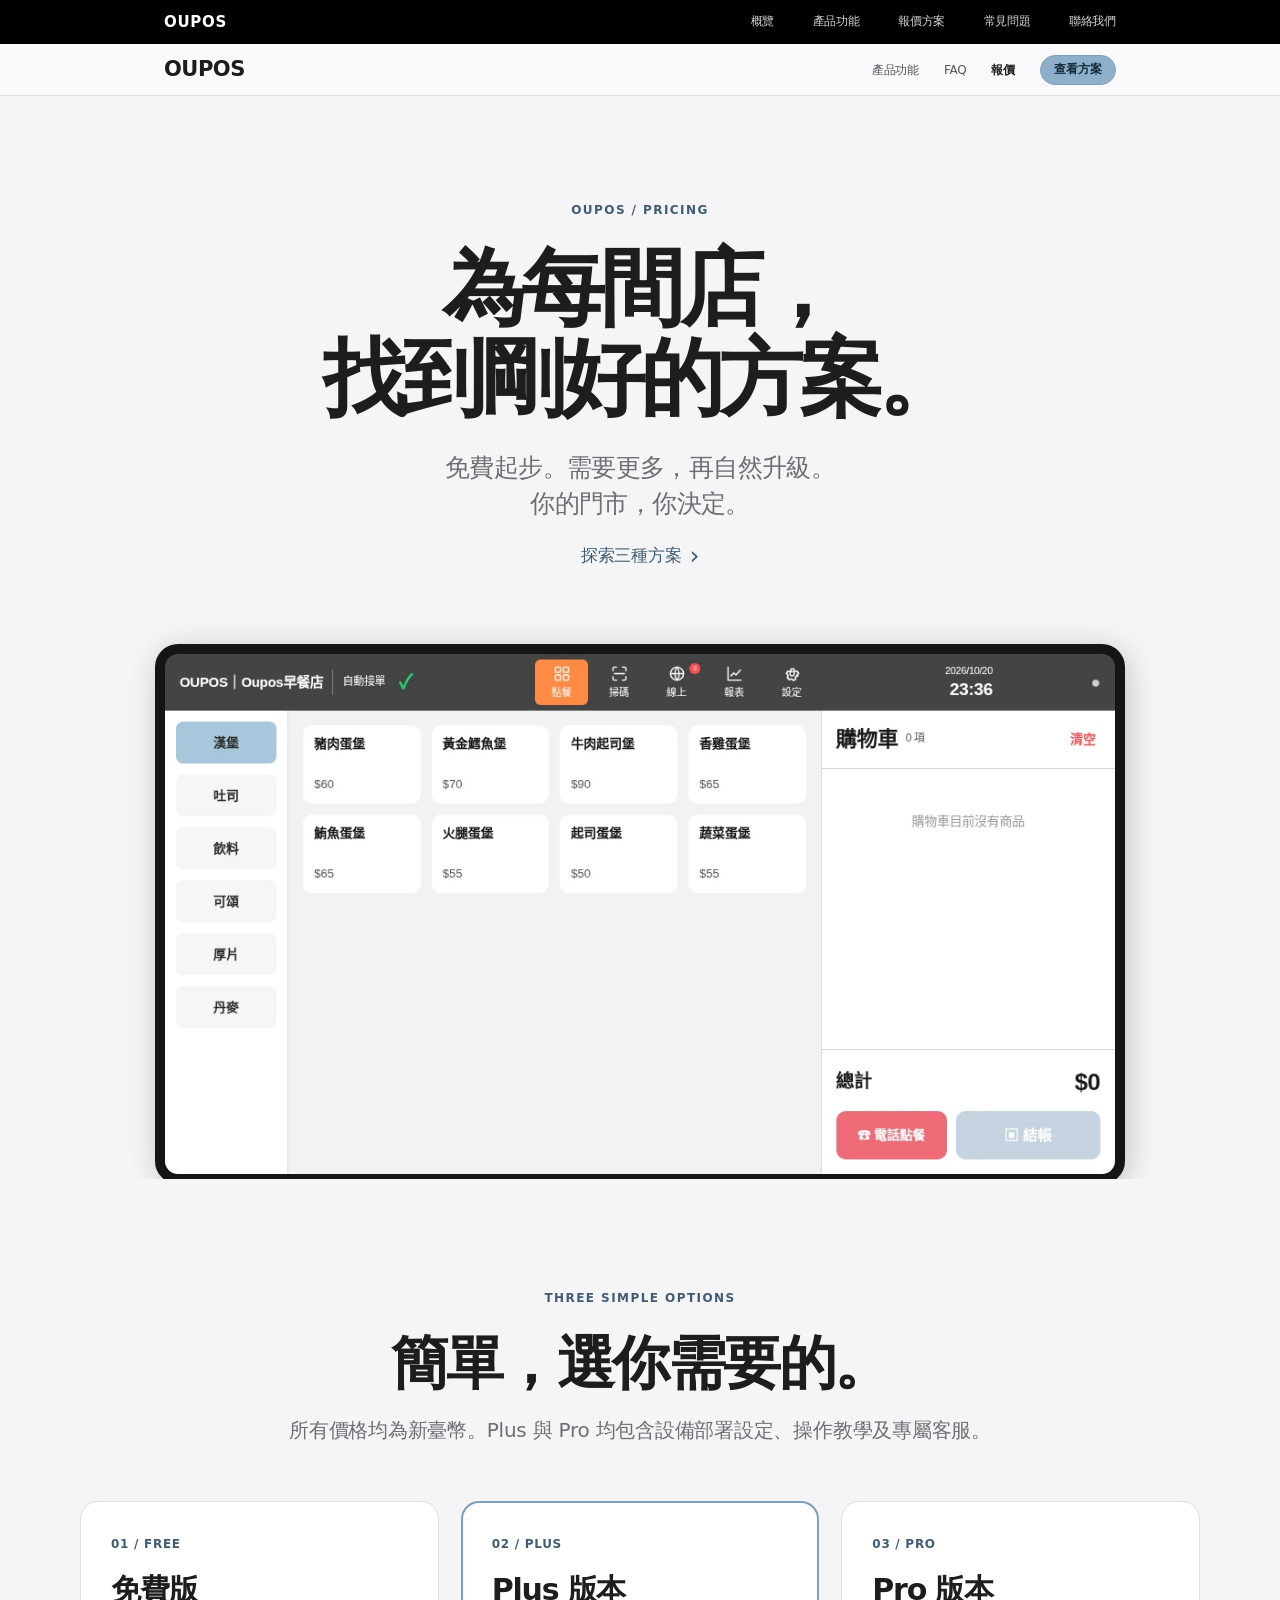
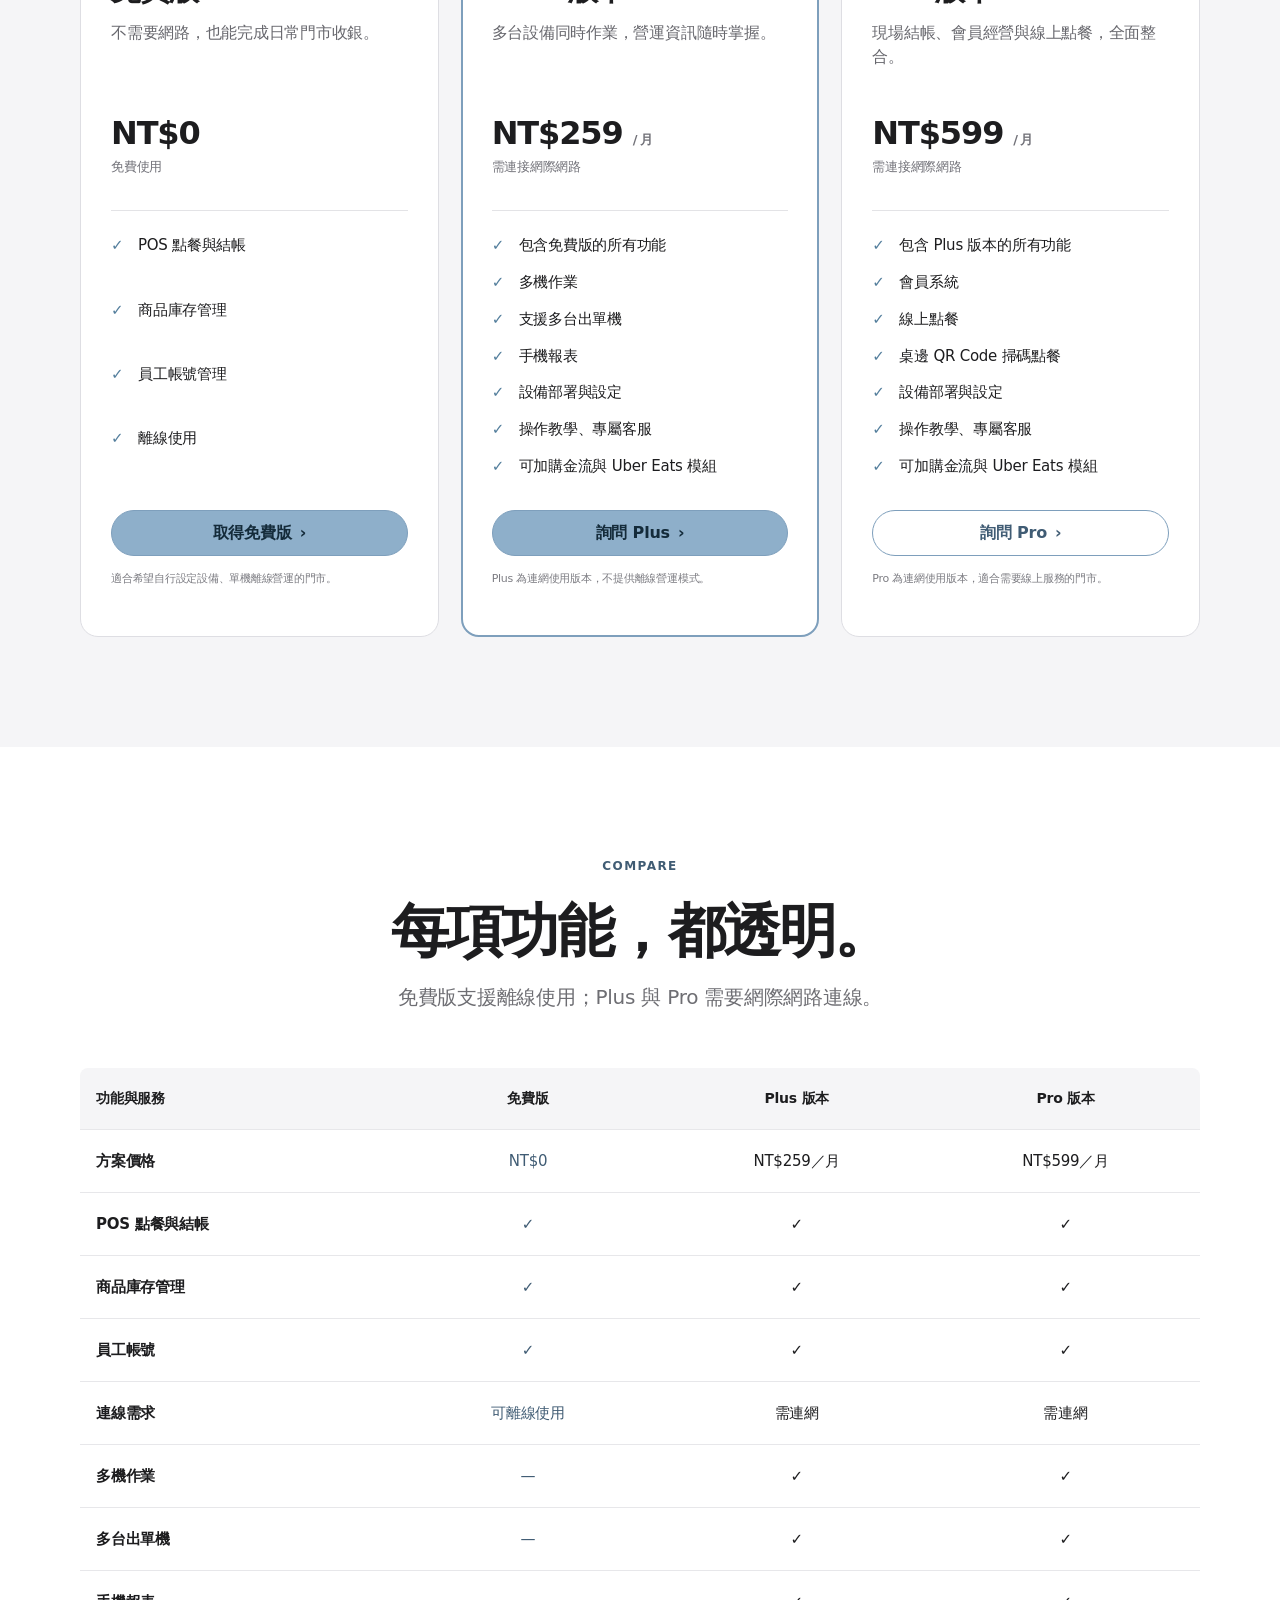
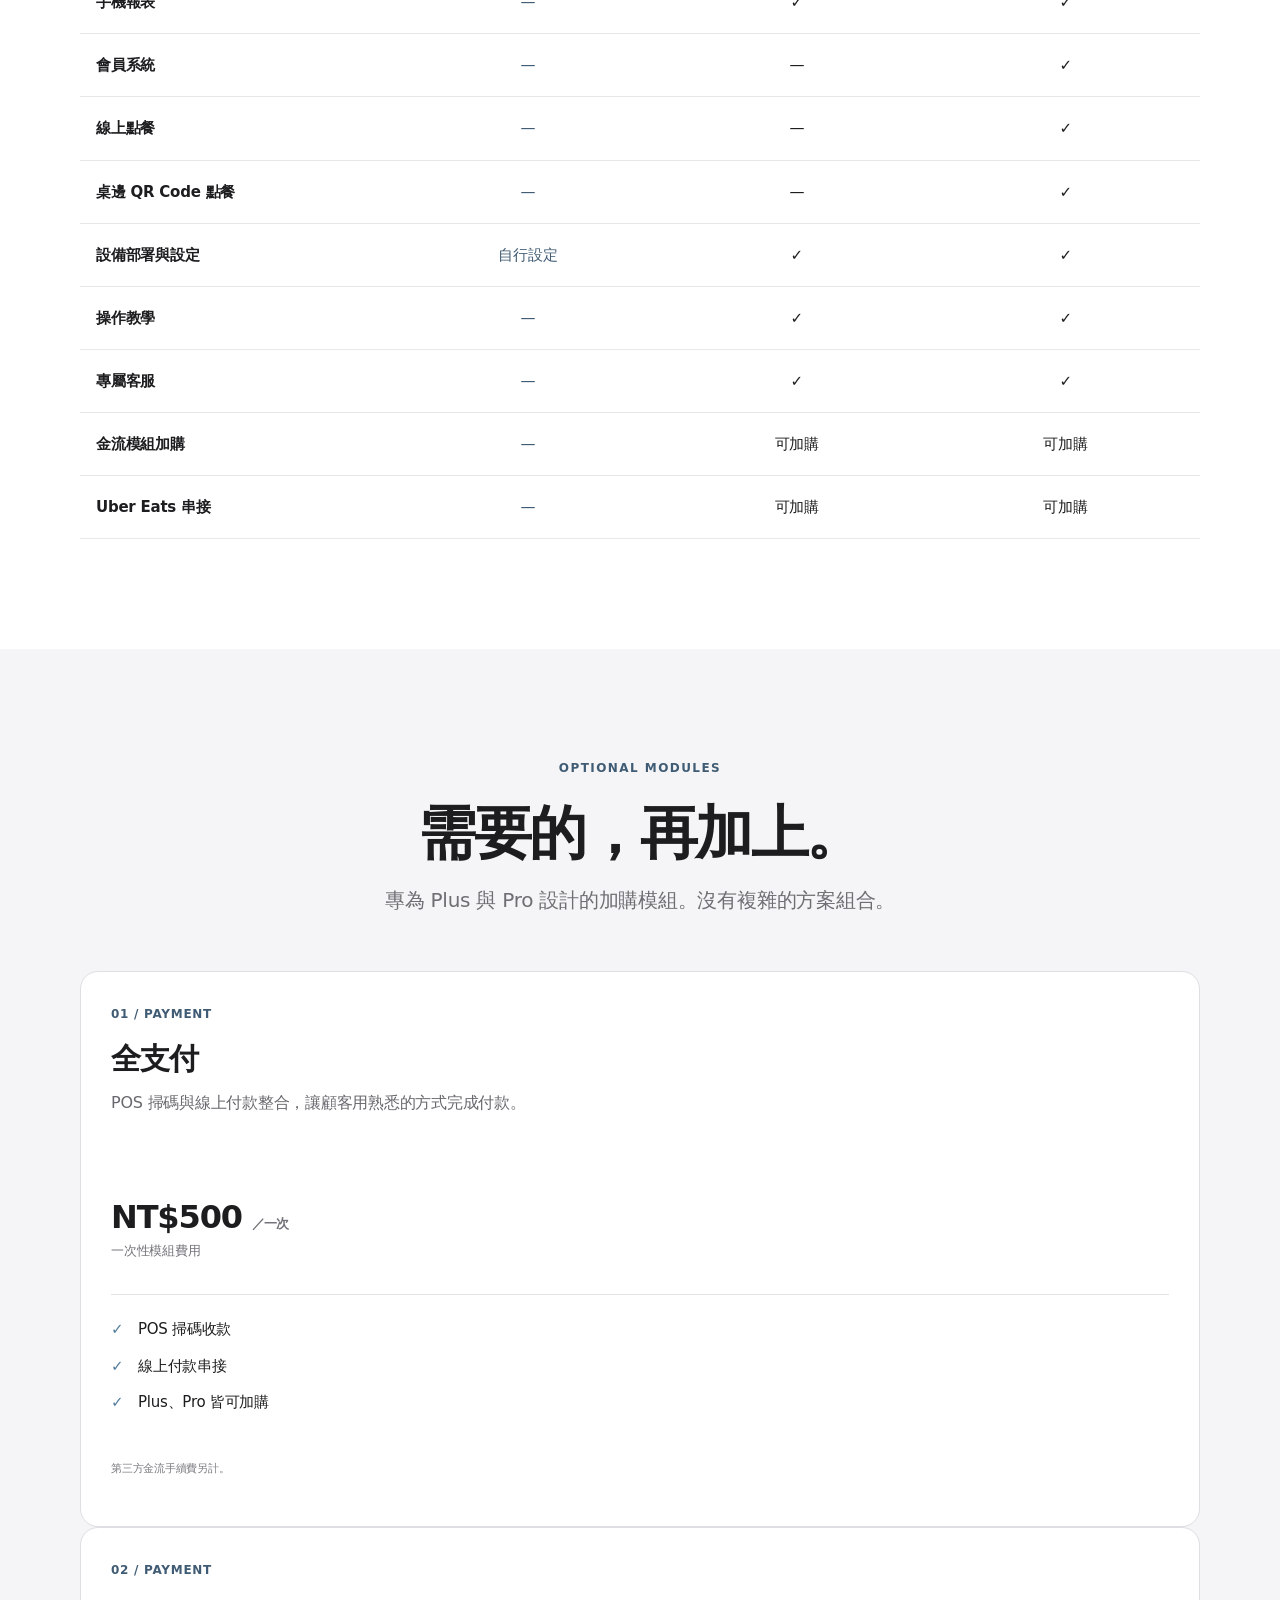
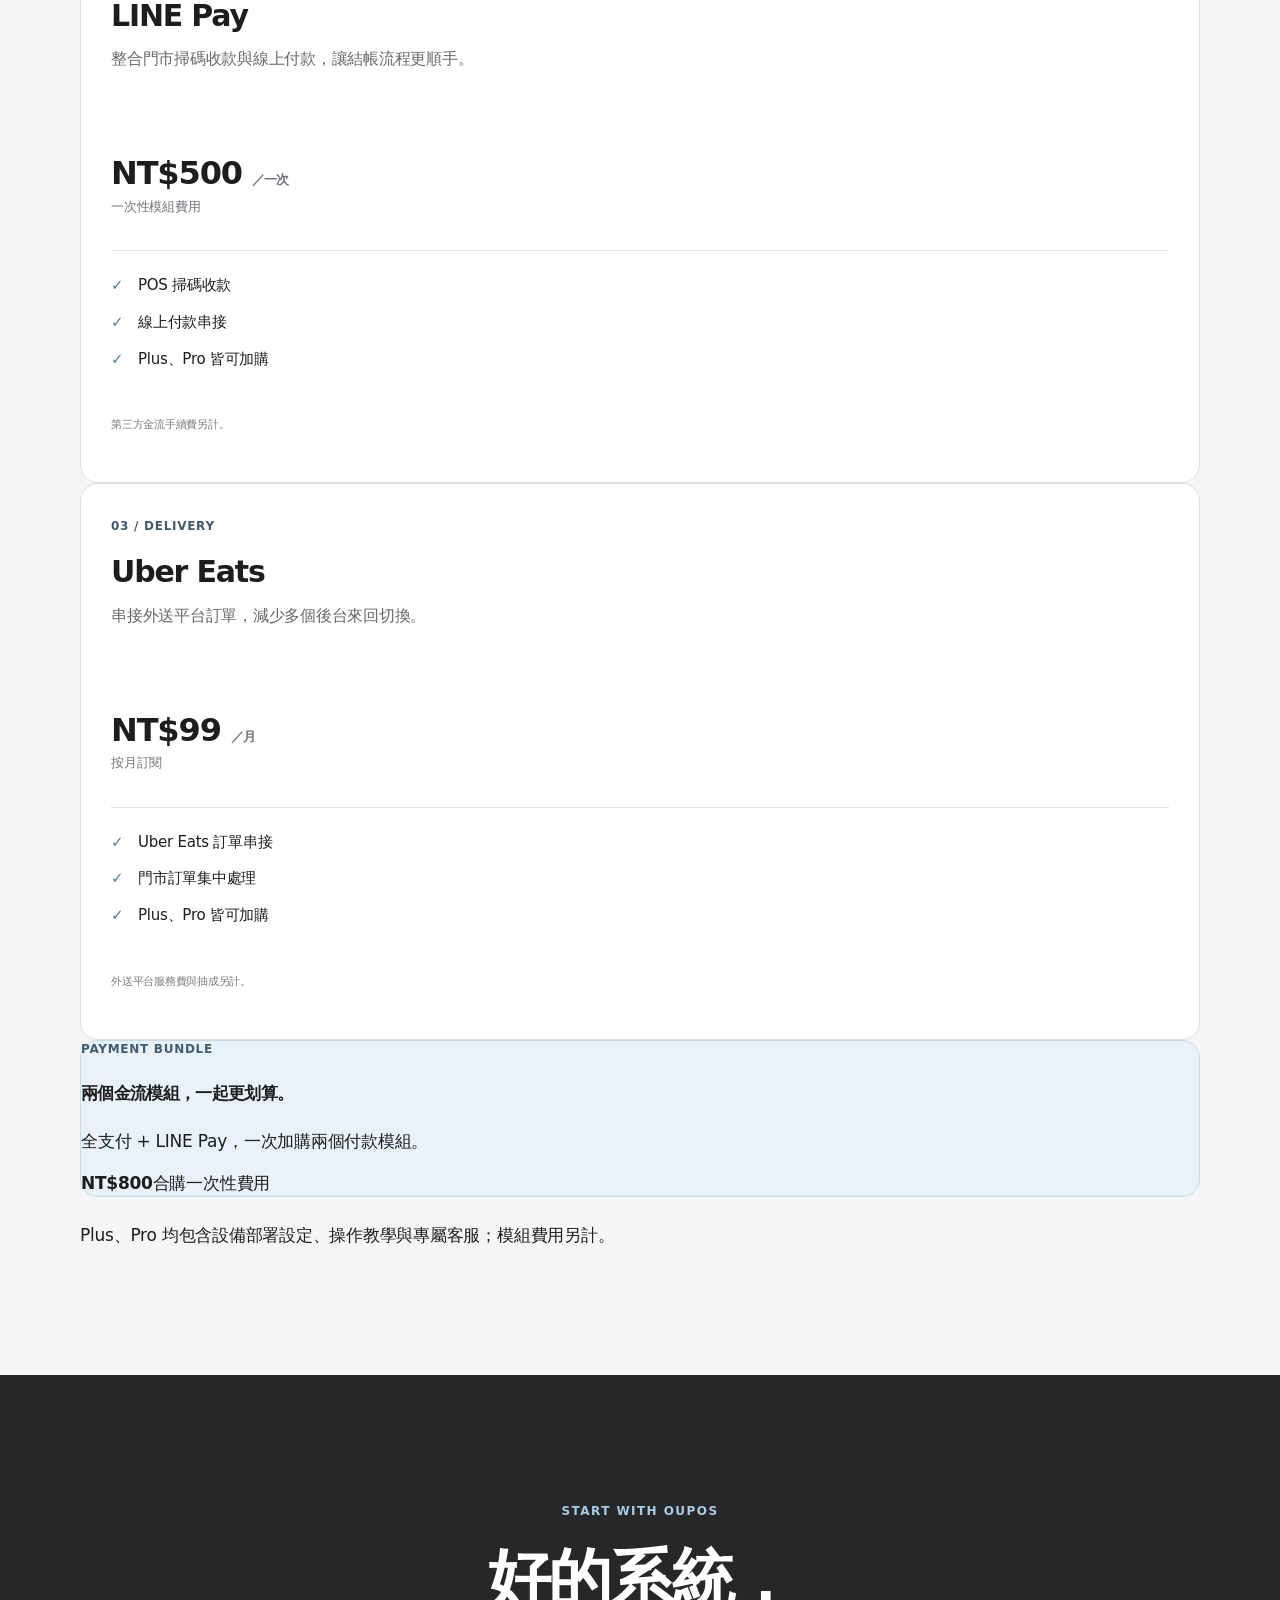
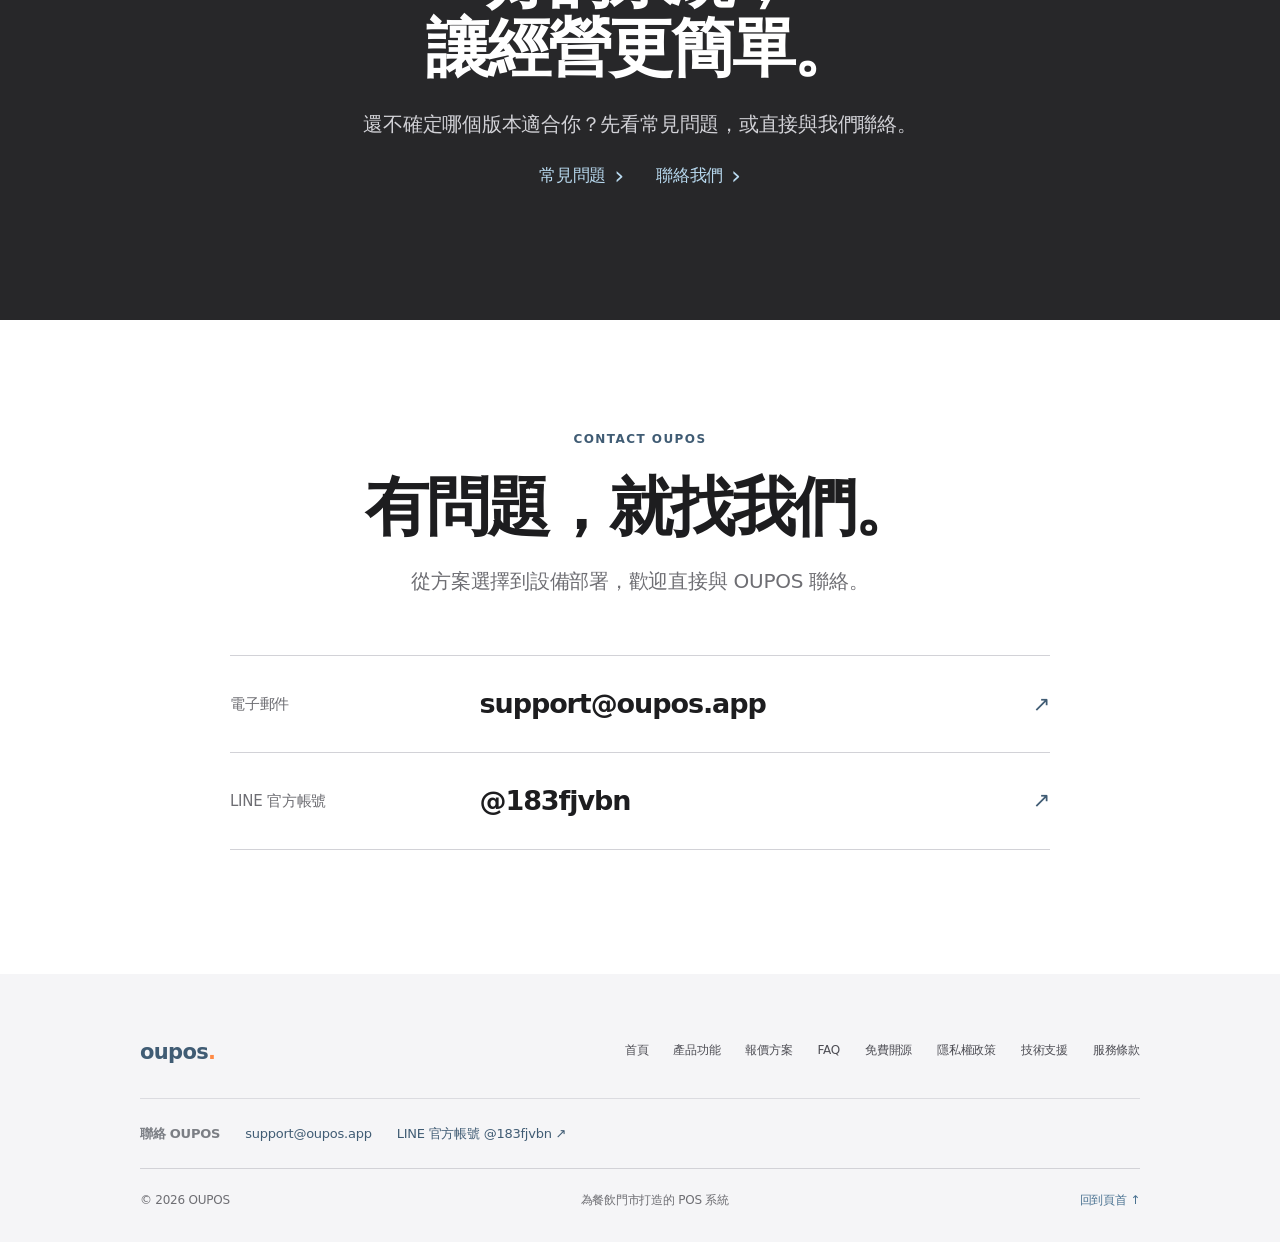
==== pricing/index.html @ a5fa3ea2 "Add files via upload" ====
<!doctype html>
<html lang="zh-Hant">
<head>
  <meta charset="utf-8">
  <meta name="viewport" content="width=device-width, initial-scale=1">
  <meta name="theme-color" content="#f5f5f7">
  <meta name="description" content="OUPOS POS 系統報價：免費版 NT$0、Plus NT$259／月、Pro NT$599／月。比較離線使用、多機、出單機、手機報表、會員與線上點餐；另有 LINE Pay、全支付及 Uber Eats 加購模組。">
  <meta name="robots" content="index,follow,max-image-preview:large">
  <link rel="canonical" href="https://oupos.app/pricing">
  <link rel="alternate" hreflang="zh-Hant-TW" href="https://oupos.app/pricing">
  <meta property="og:type" content="website">
  <meta property="og:site_name" content="OUPOS">
  <meta property="og:locale" content="zh_TW">
  <meta property="og:title" content="OUPOS 報價方案｜免費版、Plus、Pro">
  <meta property="og:description" content="OUPOS POS 系統報價：免費版 NT$0、Plus NT$259／月、Pro NT$599／月。比較離線使用、多機、出單機、手機報表、會員與線上點餐；另有 LINE Pay、全支付及 Uber Eats 加購模組。">
  <meta property="og:url" content="https://oupos.app/pricing">
  <meta property="og:image" content="https://oupos.app/assets/og-oupos.png">
  <meta name="twitter:card" content="summary_large_image">
  <meta name="twitter:title" content="OUPOS 報價方案｜免費版、Plus、Pro">
  <meta name="twitter:description" content="OUPOS POS 系統報價：免費版 NT$0、Plus NT$259／月、Pro NT$599／月。比較離線使用、多機、出單機、手機報表、會員與線上點餐；另有 LINE Pay、全支付及 Uber Eats 加購模組。">
  <meta name="twitter:image" content="https://oupos.app/assets/og-oupos.png">
  <title>OUPOS 報價方案｜免費版、Plus、Pro</title>
  <link rel="icon" href="../assets/favicon.svg" type="image/svg+xml">
  <link rel="stylesheet" href="../styles.css?v=20261021c">
  <link rel="stylesheet" href="../pages.css?v=20261021c">
  <script type="application/ld+json">{"@context":"https://schema.org","@graph":[{"@type":"WebPage","@id":"https://oupos.app/pricing#webpage","url":"https://oupos.app/pricing","name":"OUPOS 報價方案｜免費版、Plus、Pro","description":"OUPOS POS 系統報價：免費版 NT$0、Plus NT$259／月、Pro NT$599／月。比較離線使用、多機、出單機、手機報表、會員與線上點餐；另有 LINE Pay、全支付及 Uber Eats 加購模組。","inLanguage":"zh-Hant-TW","isPartOf":{"@id":"https://oupos.app/#website"},"publisher":{"@id":"https://oupos.app/#organization"}},{"@type":"BreadcrumbList","itemListElement":[{"@type":"ListItem","position":1,"name":"首頁","item":"https://oupos.app/"},{"@type":"ListItem","position":2,"name":"報價方案","item":"https://oupos.app/pricing"}]}]}</script>
<link rel="stylesheet" href="../apple-ui.css?v=20261021-apple4">
</head>
<body class="apple-redesign apple-pricing-page"><a class="skip-link" href="#main">跳至主要內容</a><div class="global-nav" id="global-top"><div class="global-nav-inner">
<a class="global-mark" href="../" aria-label="OUPOS 首頁">OUPOS</a>
<nav class="global-nav-links" aria-label="全站導覽"><a href="../">概覽</a><a href="../#features">產品功能</a><a href="../pricing/">報價方案</a><a href="../faq/">常見問題</a><a href="mailto:support@oupos.app">聯絡我們</a></nav>
<details class="global-mobile"><summary aria-label="展開網站選單"><span></span><span></span></summary><nav aria-label="行動版網站選單"><a href="../">概覽</a><a href="../#features">產品功能</a><a href="../pricing/">報價方案</a><a href="../faq/">常見問題</a><a href="mailto:support@oupos.app">聯絡我們</a></nav></details>
</div></div><header class="product-nav" id="top"><div class="product-nav-inner"><a class="product-nav-name" href="../">OUPOS</a><nav class="product-nav-right" aria-label="OUPOS 導覽"><a href="../#features" class="product-nav-link">產品功能</a><a href="../faq/" class="product-nav-link" >FAQ</a><a href="../pricing/" class="product-nav-link" aria-current="page">報價</a><a href="../pricing/" class="pill pill-small">查看方案</a></nav></div></header>
<main id="main"><section class="apple-hero apple-hero-pricing"><div class="apple-content apple-hero-center"><p class="apple-eyebrow">OUPOS / PRICING</p><h1>為每間店，<br>找到剛好的方案。</h1><p class="apple-hero-lead">免費起步。需要更多，再自然升級。<br>你的門市，你決定。</p><a href="#pricing" class="apple-inline-link">探索三種方案 <span aria-hidden="true">›</span></a>
<div class="apple-hero-device"><div class="apple-device"><img src="../assets/tour-01.webp" width="1040" height="570" alt="OUPOS POS 結帳系統：商品分類與點餐介面" fetchpriority="high"></div></div></div></section>
<section class="apple-plans" id="pricing" aria-labelledby="pricing-title"><div class="apple-content"><div class="apple-section-heading"><p class="apple-eyebrow">THREE SIMPLE OPTIONS</p><h2 id="pricing-title">簡單，選你需要的。</h2><p>所有價格均為新臺幣。Plus 與 Pro 均包含設備部署設定、操作教學及專屬客服。</p></div>
<div class="pricing-grid">
<article aria-labelledby="plan-free-title" class="plan-card reveal" id="plan-free">
<div class="plan-top"><span class="plan-kicker">01 / FREE</span><h3 id="plan-free-title">免費版</h3><p>不需要網路，也能完成日常門市收銀。</p></div>
<div class="plan-price"><strong>NT$0</strong><span>免費使用</span></div><div class="plan-divider"></div>
<ul><li>POS 點餐與結帳</li><li>商品庫存管理</li><li>員工帳號管理</li><li>離線使用</li></ul>
<a class="pill plan-cta" href="../#download">取得免費版 <span aria-hidden="true">›</span></a>
<small>適合希望自行設定設備、單機離線營運的門市。</small>
</article>
<article aria-labelledby="plan-plus-title" class="plan-card plan-featured reveal" id="plan-plus">
<div class="plan-top"><span class="plan-kicker">02 / PLUS</span><h3 id="plan-plus-title">Plus 版本</h3><p>多台設備同時作業，營運資訊隨時掌握。</p></div>
<div class="plan-price"><strong>NT$259 <span class="price-period">/ 月</span></strong><span>需連接網際網路</span></div><div class="plan-divider"></div>
<ul><li>包含免費版的所有功能</li><li>多機作業</li><li>支援多台出單機</li><li>手機報表</li><li>設備部署與設定</li><li>操作教學、專屬客服</li><li>可加購金流與 Uber Eats 模組</li></ul>
<a class="pill plan-cta" href="#contact">詢問 Plus <span aria-hidden="true">›</span></a>
<small>Plus 為連網使用版本，不提供離線營運模式。</small>
</article>
<article aria-labelledby="plan-pro-title" class="plan-card reveal" id="plan-pro">
<div class="plan-top"><span class="plan-kicker">03 / PRO</span><h3 id="plan-pro-title">Pro 版本</h3><p>現場結帳、會員經營與線上點餐，全面整合。</p></div>
<div class="plan-price"><strong>NT$599 <span class="price-period">/ 月</span></strong><span>需連接網際網路</span></div><div class="plan-divider"></div>
<ul><li>包含 Plus 版本的所有功能</li><li>會員系統</li><li>線上點餐</li><li>桌邊 QR Code 掃碼點餐</li><li>設備部署與設定</li><li>操作教學、專屬客服</li><li>可加購金流與 Uber Eats 模組</li></ul>
<a class="pill pill-outline plan-cta" href="#contact">詢問 Pro <span aria-hidden="true">›</span></a>
<small>Pro 為連網使用版本，適合需要線上服務的門市。</small>
</article>
</div>
</div></section>
<section class="apple-comparison" id="compare" aria-labelledby="compare-title"><div class="apple-content"><div class="apple-section-heading"><p class="apple-eyebrow">COMPARE</p><h2 id="compare-title">每項功能，都透明。</h2><p>免費版支援離線使用；Plus 與 Pro 需要網際網路連線。</p></div><div class="comparison"><div class="comparison-head"><h3>功能差異，一看就懂。</h3><p>價格均為新臺幣；Plus、Pro 按月計費。加購模組另計。</p></div>
<div class="table-scroll"><table class="comparison-table"><thead><tr><th scope="col">功能與服務</th><th scope="col">免費版</th><th scope="col">Plus 版本</th><th scope="col">Pro 版本</th></tr></thead><tbody>
<tr><th scope="row">方案價格</th><td>NT$0</td><td>NT$259／月</td><td>NT$599／月</td></tr>
<tr><th scope="row">POS 點餐與結帳</th><td>✓</td><td>✓</td><td>✓</td></tr>
<tr><th scope="row">商品庫存管理</th><td>✓</td><td>✓</td><td>✓</td></tr>
<tr><th scope="row">員工帳號</th><td>✓</td><td>✓</td><td>✓</td></tr>
<tr><th scope="row">連線需求</th><td>可離線使用</td><td>需連網</td><td>需連網</td></tr>
<tr><th scope="row">多機作業</th><td>—</td><td>✓</td><td>✓</td></tr>
<tr><th scope="row">多台出單機</th><td>—</td><td>✓</td><td>✓</td></tr>
<tr><th scope="row">手機報表</th><td>—</td><td>✓</td><td>✓</td></tr>
<tr><th scope="row">會員系統</th><td>—</td><td>—</td><td>✓</td></tr>
<tr><th scope="row">線上點餐</th><td>—</td><td>—</td><td>✓</td></tr>
<tr><th scope="row">桌邊 QR Code 點餐</th><td>—</td><td>—</td><td>✓</td></tr>
<tr><th scope="row">設備部署與設定</th><td>自行設定</td><td>✓</td><td>✓</td></tr>
<tr><th scope="row">操作教學</th><td>—</td><td>✓</td><td>✓</td></tr>
<tr><th scope="row">專屬客服</th><td>—</td><td>✓</td><td>✓</td></tr>
<tr><th scope="row">金流模組加購</th><td>—</td><td>可加購</td><td>可加購</td></tr>
<tr><th scope="row">Uber Eats 串接</th><td>—</td><td>可加購</td><td>可加購</td></tr>
</tbody></table></div></div></div></section>
<section class="apple-addon-section" id="modules" aria-labelledby="modules-title"><div class="apple-content"><div class="apple-section-heading"><p class="apple-eyebrow">OPTIONAL MODULES</p><h2 id="modules-title">需要的，再加上。</h2><p>專為 Plus 與 Pro 設計的加購模組。沒有複雜的方案組合。</p></div><div aria-labelledby="addons-title" class="addons" id="addons">
<div class="section-head reveal addons-heading">
<p class="eyebrow">OPTIONAL MODULES</p>
<h3 id="addons-title">加購，剛剛好。</h3>
<p>為 Plus 與 Pro 加上更多能力。依照門市需求選擇，費用一目了然。</p>
</div>
<div class="addon-grid">
<article aria-labelledby="addon-pxpay-title" class="plan-card addon-plan reveal" id="addon-pxpay">
<div class="plan-top"><span class="plan-kicker">01 / PAYMENT</span>
<h3 id="addon-pxpay-title">全支付</h3>
<p>POS 掃碼與線上付款整合，讓顧客用熟悉的方式完成付款。</p>
</div>
<div class="plan-price"><strong>NT$500 <span class="price-period">／一次</span></strong><span>一次性模組費用</span></div>
<div class="plan-divider"></div>
<ul><li>POS 掃碼收款</li><li>線上付款串接</li><li>Plus、Pro 皆可加購</li></ul>
<small>第三方金流手續費另計。</small>
</article>
<article aria-labelledby="addon-linepay-title" class="plan-card addon-plan reveal" id="addon-linepay">
<div class="plan-top"><span class="plan-kicker">02 / PAYMENT</span>
<h3 id="addon-linepay-title">LINE Pay</h3>
<p>整合門市掃碼收款與線上付款，讓結帳流程更順手。</p>
</div>
<div class="plan-price"><strong>NT$500 <span class="price-period">／一次</span></strong><span>一次性模組費用</span></div>
<div class="plan-divider"></div>
<ul><li>POS 掃碼收款</li><li>線上付款串接</li><li>Plus、Pro 皆可加購</li></ul>
<small>第三方金流手續費另計。</small>
</article>
<article aria-labelledby="addon-ubereats-title" class="plan-card addon-plan reveal" id="addon-ubereats">
<div class="plan-top"><span class="plan-kicker">03 / DELIVERY</span>
<h3 id="addon-ubereats-title">Uber Eats</h3>
<p>串接外送平台訂單，減少多個後台來回切換。</p>
</div>
<div class="plan-price"><strong>NT$99 <span class="price-period">／月</span></strong><span>按月訂閱</span></div>
<div class="plan-divider"></div>
<ul><li>Uber Eats 訂單串接</li><li>門市訂單集中處理</li><li>Plus、Pro 皆可加購</li></ul>
<small>外送平台服務費與抽成另計。</small>
</article>
</div>
<div class="addon-bundle-bar reveal" id="addon-payments">
<div class="addon-bundle-copy"><span class="plan-kicker">PAYMENT BUNDLE</span><h4>兩個金流模組，一起更划算。</h4><p>全支付 + LINE Pay，一次加購兩個付款模組。</p></div>
<div class="addon-bundle-price"><strong>NT$800</strong><span>合購一次性費用</span></div>
</div>
<p class="addon-bottom-note">Plus、Pro 均包含設備部署設定、操作教學與專屬客服；模組費用另計。</p>
</div></div></section>
<section class="apple-dark-cta"><div class="apple-content"><p class="apple-eyebrow">START WITH OUPOS</p><h2>好的系統，<br>讓經營更簡單。</h2><p>還不確定哪個版本適合你？先看常見問題，或直接與我們聯絡。</p><div class="apple-actions"><a href="../faq/" class="apple-inline-link">常見問題 <span aria-hidden="true">›</span></a><a href="#contact" class="apple-inline-link">聯絡我們 <span aria-hidden="true">›</span></a></div></div></section>
<section class="apple-contact" id="contact" aria-labelledby="apple-contact-title"><div class="apple-content">
<p class="apple-eyebrow">CONTACT OUPOS</p><h2 id="apple-contact-title">有問題，就找我們。</h2>
<p class="apple-contact-lead">從方案選擇到設備部署，歡迎直接與 OUPOS 聯絡。</p>
<div class="apple-contact-methods">
<a href="mailto:support@oupos.app" class="apple-contact-method"><span class="apple-contact-label">電子郵件</span><strong>support@oupos.app</strong><span class="apple-arrow" aria-hidden="true">↗</span></a>
<a href="https://line.me/R/ti/p/%40183fjvbn" target="_blank" rel="noopener noreferrer" class="apple-contact-method"><span class="apple-contact-label">LINE 官方帳號</span><strong>@183fjvbn</strong><span class="apple-arrow" aria-hidden="true">↗</span></a>
</div></div></section></main><footer class="site-footer"><div class="footer-inner"><div class="footer-top"><a class="footer-logo" href="../">oupos<span>.</span></a><nav aria-label="頁尾導覽" class="footer-nav"><a href="../">首頁</a><a href="../#features">產品功能</a><a href="../pricing/">報價方案</a><a href="../faq/">FAQ</a><a href="../#opensource">免費開源</a><a href="../oupos-privacy/">隱私權政策</a><a href="../oupos-support/">技術支援</a><a href="../terms/">服務條款</a></nav></div><div class="footer-contact"><span>聯絡 OUPOS</span><a href="mailto:support@oupos.app">support@oupos.app</a><a href="https://line.me/R/ti/p/%40183fjvbn" rel="noopener noreferrer" target="_blank">LINE 官方帳號 @183fjvbn ↗</a></div><div class="footer-bottom"><span>© 2026 OUPOS</span><span>為餐飲門市打造的 POS 系統</span><a href="#top">回到頁首 ↑</a></div></div></footer></body></html>
---- styles.css ----
/* OUPOS — Apple-style product storytelling with original OUPOS brand palette.
   Layout/typography based on DESIGN-apple.md; OUPOS brand tokens override Apple's accent. */
:root{--blue:#8eafca;--blue-strong:#7e9fbc;--orange:#ff8a45;--blue-deep:#405c74;--ink:#1d1d1f;--muted:#6e6e73;--paper:#f5f5f7;--white:#fff;--dark:#272729;--hair:#e0e0e0;--nav-height:44px;--subnav-height:52px;--content-width:1440px;--font:-apple-system,BlinkMacSystemFont,"SF Pro Text","PingFang TC","Noto Sans TC","Microsoft JhengHei",system-ui,sans-serif}
*,*:before,*:after{box-sizing:border-box}
html{scroll-behavior:smooth;scroll-padding-top:100px}
body{margin:0;min-width:272px;overflow-x:clip;background:var(--white);font-family:var(--font);font-size:17px;font-weight:400;line-height:1.47;letter-spacing:-.3px;color:var(--ink)}
button,input{font:inherit}button{cursor:pointer}a{text-decoration:none;color:inherit}svg{display:block}h1,h2,h3,p{margin-top:0}h1,h2,h3{font-family:-apple-system,BlinkMacSystemFont,"SF Pro Display","PingFang TC",system-ui,sans-serif;font-weight:600}button:focus-visible,a:focus-visible,summary:focus-visible{outline:3px solid var(--orange);outline-offset:4px}.icon-sprite{position:absolute;width:0;height:0;overflow:hidden}.icon{width:20px;height:20px;stroke:currentColor;fill:none;stroke-width:1.8;stroke-linecap:round;stroke-linejoin:round;flex-shrink:0}.skip-link{position:absolute;top:-100px;left:12px;z-index:1000;padding:12px;background:var(--ink);color:white}.skip-link:focus{top:14px}.section-tile{width:100%;border-radius:0;padding:80px 24px}.eyebrow{font-size:14px;line-height:1.4;font-weight:600;letter-spacing:-.1px}.pill{display:inline-flex;align-items:center;justify-content:center;gap:8px;min-height:44px;padding:11px 22px;border:1px solid var(--blue-strong);border-radius:9999px;background:var(--blue-strong);color:#fff;white-space:nowrap;font-size:17px;line-height:1.2;font-weight:400;letter-spacing:-.2px;transition:transform .18s ease,background-color .18s ease,border-color .18s ease}.pill .icon{width:17px;height:17px}.pill:active,.story-controls button:active,.showcase-option:active{transform:scale(.95)}.pill:hover{background:#658ba9;border-color:#658ba9}.pill-small{font-size:12px;min-height:30px;padding:5px 12px;letter-spacing:0}.pill-outline{background:transparent;color:var(--blue-deep);border-color:var(--blue-strong)}.pill-outline:hover{background:rgba(142,175,202,.11);color:var(--blue-deep)}.pill-light{background:#fff;color:#253e52;border-color:#fff}.pill-light:hover{background:#eaf1f6;border-color:#eaf1f6}.text-link{display:inline-flex;align-items:center;gap:5px;color:#4f7794;font-size:17px;line-height:1.3}.text-link .icon{width:15px;height:15px;stroke-width:2}.text-link:hover{text-decoration:underline;text-underline-offset:4px}.text-link.on-dark{color:#aacce3}.cta-row{display:flex;align-items:center;justify-content:center;gap:24px;flex-wrap:wrap}.tile-dark{background:var(--dark);color:white}.reveal{opacity:1;transform:none;}.motion-ready .reveal{opacity:0;transform:translate3d(0,32px,0);transition:opacity .75s cubic-bezier(.2,.8,.2,1),transform .75s cubic-bezier(.2,.8,.2,1)}.reveal.in-view{opacity:1;transform:translate3d(0,0,0)}
/* 52px frosted product nav retained; black top global nav removed. */
.footer-logo{font-size:21px;line-height:1;font-weight:700;color:#b2cee0;letter-spacing:-.65px}.footer-logo span{color:var(--orange)}.product-nav{position:sticky;top:0;height:var(--subnav-height);z-index:70;background:rgba(245,245,247,.84);backdrop-filter:saturate(180%) blur(20px);-webkit-backdrop-filter:saturate(180%) blur(20px);border-bottom:1px solid rgba(0,0,0,.08)}.product-nav-inner{height:100%;max-width:1000px;padding:0 22px;margin:auto;display:flex;align-items:center;justify-content:space-between;gap:12px}.product-nav-name{font-size:21px;font-weight:600;line-height:1.19;white-space:nowrap;color:var(--ink)}.product-nav-right{display:flex;align-items:center;gap:24px}.product-nav-link{font-size:12px;line-height:1}.product-nav-link:hover{color:#597d9d}
/* Centered launch: maximum product clarity and only product-imagery shadow. */
.hero{background:var(--paper);padding-bottom:52px;min-height:880px;overflow:hidden;text-align:center}.hero-intro{position:relative;z-index:2}.hero-eyebrow{color:#617a8d;font-size:16px;font-weight:600;line-height:1.4;margin-bottom:18px}.hero h1{font-size:clamp(38px,4.2vw,68px);line-height:1.07;letter-spacing:-.75px;margin:0 auto 26px}.hero h1 span{color:#6e95b3}.hero-intro>p{font-size:clamp(19px,2.1vw,27px);line-height:1.38;letter-spacing:-.3px;margin:0 auto 24px;max-width:860px}.hero-tag{display:block;margin-top:26px;font-size:13px;color:var(--muted)}.hero-product{position:relative;width:min(1050px,92vw);margin:66px auto 18px;perspective:1600px}.tablet-device{background:#151515;border:12px solid #151515;border-radius:29px;position:relative;overflow:hidden;box-shadow:rgba(0,0,0,.2) 3px 5px 30px 0;min-width:0}.tablet-camera{position:absolute;top:50%;left:5px;transform:translateY(-50%);width:4px;height:4px;border-radius:50%;background:#34383d;z-index:3}.hero-tablet{height:auto;aspect-ratio:1.61;padding:0}.hero-app-crop{width:100%;height:100%;overflow:hidden;background:#f2f2f4;border-radius:17px}.hero-app-crop #hero-pos{width:100%;height:100%;font-size:12px}.hero-app-crop .pos-app{font-size:clamp(8px,.9vw,12px)}.hero-product .tablet-device{transform:rotateX(5deg) translateY(0);transform-origin:50% 75%;transition:transform 1.2s cubic-bezier(.2,.8,.2,1)}.hero-product.in-view .tablet-device{transform:rotateX(0) translateY(0)}.scroll-indicator{display:inline-flex;gap:10px;align-items:center;margin-top:24px;font-size:13px;color:#6a6a6e}.scroll-indicator span{font-size:18px;color:var(--blue-deep)}
.intro-band{min-height:570px;display:flex;align-items:center;flex-direction:column;justify-content:center;text-align:center;background:#fff}.intro-band h2,.statement h2{font-size:clamp(38px,4.4vw,72px);line-height:1.12;letter-spacing:-.7px;margin:16px 0 25px}.intro-band h2 span{color:#818186}.intro-band>p:last-child{font-size:21px;line-height:1.5;color:#55555a;margin:0}
/* 6 scenes, scroll-synced sticky cinematic product tour */
.cinema-section{background:var(--paper);color:var(--ink)}.cinema-heading{text-align:center;padding:105px 20px 55px}.cinema-heading h2{font-size:clamp(36px,4vw,58px);line-height:1.1;letter-spacing:-.4px;margin-bottom:14px}.cinema-heading p:last-child{font-size:20px;color:#66666a;margin:0}.cinema-heading .eyebrow{color:#5d829f}.story-track{height:560vh;position:relative;--cinema-progress:0}.story-sticky{position:sticky;top:var(--subnav-height);height:calc(100svh - var(--subnav-height));min-height:600px;display:flex;flex-direction:column;justify-content:center;overflow:hidden}.story-inner{position:relative;max-width:1440px;margin:0 auto;width:100%;display:grid;grid-template-columns:minmax(250px,.75fr) minmax(0,1.6fr);align-items:center;gap:clamp(25px,4vw,75px);padding:26px clamp(25px,5vw,80px);z-index:2}.story-copy{position:relative;z-index:5}.story-index{color:#718499;font-size:15px;font-weight:600;letter-spacing:1px}.story-wording{transition:opacity .32s ease,transform .32s ease}.story-wording.switching{opacity:.18;transform:translateY(14px)}.story-kicker{font-weight:600;color:#547a98;font-size:18px;line-height:1.3;margin:23px 0 14px}.story-copy h3{font-size:clamp(36px,3.4vw,54px);line-height:1.13;letter-spacing:-.6px;margin:0 0 24px}.story-copy #story-description{font-size:20px;line-height:1.5;color:#646469;max-width:340px;margin:0}.story-meter{margin-top:35px;height:4px;width:240px;max-width:90%;background:#dbdee2;border-radius:4px;overflow:hidden}.story-meter span{display:block;height:100%;width:0;background:var(--blue-strong);transition:width .1s linear}.story-controls{display:flex;align-items:center;gap:10px;margin-top:25px;flex-wrap:wrap}.story-controls button{border:1px solid #cbd2d8;border-radius:50%;background:transparent;height:44px;width:44px;display:grid;place-items:center;color:#435c72;font-size:21px;transition:background .2s,transform .2s}.story-controls button:hover{background:#e5edf3}.story-controls small{font-size:12px;color:#818187;margin-left:6px}.story-product{position:relative;min-width:0;z-index:2;transform:translate3d(0,calc((1 - var(--cinema-progress)) * 18px),0)}.story-tablet{width:100%;max-width:920px;padding:0;border-width:10px;border-radius:24px;transition:transform .6s ease;transform:scale(calc(.97 + var(--cinema-progress) * .03));transform-origin:center}.story-screen-slot{width:100%;overflow:hidden;background:#f2f2f4;border-radius:13px;position:relative}.story-pos{width:1040px!important;height:570px!important;transform-origin:top left;position:absolute!important;top:0;left:0;flex-shrink:0;font-size:11px!important}.story-glow-label{display:inline-flex;align-items:center;gap:8px;font-size:13px;font-weight:600;color:#587d99;background:rgba(255,255,255,.9);padding:9px 13px;border-radius:999px;margin:18px 0 0 12px;position:relative;z-index:1}.callout-dot{width:8px;height:8px;border-radius:50%;background:var(--orange);box-shadow:0 0 0 4px rgba(255,138,69,.16)}.story-background-word{position:absolute;font-size:clamp(110px,18vw,270px);font-weight:700;letter-spacing:-12px;color:rgba(110,149,179,.07);right:-3vw;bottom:-7vw;pointer-events:none;z-index:-1}.story-bottom{position:absolute;bottom:15px;left:max(30px,calc((100vw - 1320px)/2));right:max(30px,calc((100vw - 1320px)/2));display:flex;justify-content:space-between;gap:20px;color:#8a8a90;font-size:11px;letter-spacing:0}.story-track[data-scene="3"] .story-glow-label{color:#8b624a}.story-track[data-scene="3"] .story-glow-label .callout-dot{background:#20d56e;box-shadow:0 0 0 4px rgba(32,213,110,.14)}
/* Alternating full bleed product tiles */
.wide-tile{padding:100px 24px}.feature-focus{background:#272729}.focus-copy{text-align:center;max-width:900px;margin:0 auto 72px}.focus-copy h2,.open-copy h2{font-size:clamp(36px,4.5vw,64px);line-height:1.1;letter-spacing:-.6px;margin-bottom:23px}.focus-copy>p:not(.eyebrow),.open-copy>p:not(.eyebrow){max-width:690px;margin:0 auto 24px;color:#d0d0d2;font-size:22px;line-height:1.45}.feature-grid{display:grid;grid-template-columns:repeat(4,minmax(0,1fr));max-width:1330px;margin:auto;gap:20px}.feature-card{position:relative;background:#343438;min-height:300px;padding:28px;display:flex;align-items:flex-start;flex-direction:column;overflow:hidden}.feature-icon{display:grid;place-items:center;border-radius:12px;background:#435d73;color:#bdd7e9;width:54px;height:54px;margin-bottom:38px}.feature-icon .icon{width:28px;height:28px}.feature-card h3{font-size:23px;line-height:1.2;letter-spacing:-.2px;margin:0 0 15px}.feature-card p{font-size:16px;line-height:1.45;color:#d0d0d5;margin:0 0 26px}.feature-no{margin-top:auto;color:#8eafca;font-size:13px}
.live-demo{background:#fff;padding-bottom:100px}.section-head{text-align:center;max-width:970px;margin:0 auto 48px}.section-head .eyebrow{color:#5f85a1}.section-head h2{font-size:clamp(37px,4vw,56px);line-height:1.1;letter-spacing:-.5px;margin:0 0 19px}.section-head>p:last-child{font-size:20px;line-height:1.5;color:#66666b;margin:0}.demo-wrapper{width:min(1240px,100%);margin:auto;border:1px solid #dedee2;border-radius:18px;overflow:hidden;background:#fff}.demo-toolbar{display:flex;align-items:center;justify-content:space-between;padding:13px 22px;background:#f5f5f7;gap:8px;font-size:12px;letter-spacing:.3px;color:#66666a}.demo-toolbar span:first-child{display:flex;align-items:center;gap:9px;font-weight:600}.demo-toolbar i{width:8px;height:8px;background:#40bc73;border-radius:50%}.demo-tabs{display:flex;align-items:center;gap:4px;overflow-x:auto;max-width:100%;scrollbar-width:thin;padding:13px 15px;background:#fff}.showcase-option{background:#f5f5f7;color:#616167;border:0;padding:10px 18px;min-width:75px;min-height:44px;border-radius:999px;white-space:nowrap;font-size:14px;font-weight:600;transition:transform .15s,background .2s}.showcase-option.active{background:var(--blue-strong);color:#fff}.demo-scroll{overflow-x:auto;overflow-y:hidden;background:#e9edf1;padding:16px;scrollbar-width:thin}.demo-scroll #showcase-pos{height:600px;min-width:990px;width:100%;font-size:12px;border-radius:8px;border:1px solid #c5cbd1;overflow:hidden}.demo-note{display:flex;justify-content:space-between;gap:10px;flex-wrap:wrap;color:#7e7e83;font-size:12px;padding:13px 20px;background:#fff}.statement{min-height:560px;display:flex;flex-direction:column;align-items:center;justify-content:center;text-align:center;background:var(--paper)}.statement h2 span{color:#8eafca}
/* price cards: Apple store utility design; prices not fabricated */
.pricing-section{background:#f5f5f7}.pricing-grid{display:grid;grid-template-columns:repeat(3,minmax(0,1fr));gap:22px;max-width:1240px;margin:0 auto 64px}.plan-card{display:flex;flex-direction:column;background:#fff;border:1px solid var(--hair);padding:32px 30px 26px;border-radius:18px;min-width:0}.plan-featured{border:2px solid var(--blue-strong);padding:31px 29px 25px}.plan-kicker{display:flex;align-items:center;justify-content:space-between;gap:10px;color:#70889d;font-size:12px;letter-spacing:.4px;font-weight:600}.plan-kicker em{font-size:11px;font-weight:600;font-style:normal;border-radius:100px;border:1px solid #ddcfbc;background:#fbf6f0;color:#916f4b;padding:3px 8px;white-space:nowrap;letter-spacing:0}.plan-card h3{font-size:30px;line-height:1.13;letter-spacing:-.4px;margin:24px 0 14px}.plan-top>p{min-height:52px;line-height:1.45;font-size:16px;color:#707076;margin:0}.plan-price{margin-top:32px;min-height:81px;display:flex;flex-direction:column;justify-content:center;gap:5px}.plan-price strong{font-size:32px;font-weight:600;letter-spacing:-.7px;line-height:1.15}.plan-price span{font-size:13px;color:#727279}.plan-divider{height:1px;background:#e3e3e6;margin:24px 0}.plan-card ul{padding:0;list-style:none;margin:0 0 32px;display:grid;gap:15px;flex:1}.plan-card li{padding-left:27px;position:relative;font-size:15px;line-height:1.45}.plan-card li:before{content:'✓';position:absolute;left:0;top:0;font-weight:700;color:#608bab}.plan-cta{width:100%;font-size:16px;min-height:46px}.plan-card small{display:block;min-height:37px;color:#7c7c82;font-size:11px;line-height:1.4;margin-top:15px}.comparison{max-width:1240px;margin:auto;background:#fff;border-radius:18px;padding:40px 36px 24px}.comparison-head{display:flex;justify-content:space-between;align-items:end;gap:22px;margin-bottom:20px}.comparison-head h3{font-size:28px;margin:0}.comparison-head p{font-size:13px;color:#737379;margin:0;max-width:430px;text-align:right}.table-scroll{overflow-x:auto}.comparison-table{border-collapse:collapse;width:100%;min-width:700px;table-layout:fixed;font-size:14px}.comparison-table th,.comparison-table td{padding:18px 16px;text-align:center;border-bottom:1px solid #e7e7ea;vertical-align:middle}.comparison-table thead th{background:#f5f5f7;font-weight:600;font-size:14px}.comparison-table thead th:first-child{border-radius:8px 0 0 0}.comparison-table thead th:last-child{border-radius:0 8px 0 0}.comparison-table th:first-child{text-align:left;width:28%}.comparison-table tbody th{font-weight:600}.comparison-table td:nth-child(2){color:#345d7b}.mark-confirmed{color:#4b8468;font-weight:600}
.opensource-section{min-height:665px;display:flex;flex-direction:column;align-items:center;justify-content:center;overflow:hidden;text-align:center;position:relative;background:#252729}.open-copy{position:relative;z-index:2}.open-copy h2 span{color:#b4d2e5}.open-copy .cta-row{margin-top:32px}.open-symbol{position:absolute;font-size:clamp(150px,30vw,490px);letter-spacing:-.09em;line-height:1;font-weight:700;white-space:nowrap;color:rgba(142,175,202,.075);bottom:-90px;left:50%;transform:translateX(-50%);pointer-events:none}.open-symbol span{color:rgba(255,138,69,.09)}
.faq-section{background:white}.faq-container{max-width:980px;margin:auto}.faq-list details{border-bottom:1px solid #dcdce0}.faq-list details:first-child{border-top:1px solid #dcdce0}.faq-list summary{list-style:none;cursor:pointer;min-height:76px;display:flex;align-items:center;justify-content:space-between;gap:25px;font-weight:600;font-size:19px}.faq-list summary::-webkit-details-marker{display:none}.faq-list summary span{font-size:26px;font-weight:300;transition:transform .25s}.faq-list details[open] summary span{transform:rotate(45deg)}.faq-list details p{font-size:16px;line-height:1.5;color:#66666b;max-width:810px;margin:0 0 25px}
.download-section{text-align:center;min-height:585px;display:flex;align-items:center;justify-content:center;background:#f5f5f7}.download-section h2{font-size:clamp(38px,4.7vw,66px);line-height:1.1;letter-spacing:-.55px;margin:0 auto 22px}.download-section .reveal>p:not(.eyebrow){font-size:21px;color:#626267}.download-ctas{margin:30px auto 20px}.download-section small{display:block;color:#77777c;font-size:12px;line-height:1.5;margin:auto;max-width:550px}
.site-footer{background:#f5f5f7;color:#6e6e73;padding:55px 24px 32px}.footer-inner{max-width:1100px;margin:auto}.footer-top{display:flex;justify-content:space-between;gap:22px;align-items:start;padding-bottom:35px;border-bottom:1px solid #dbdbe0}.footer-logo{color:#728fa7}.footer-nav{display:flex;flex-wrap:wrap;justify-content:flex-end;gap:12px 25px}.footer-nav a{font-size:13px;color:#4d4d54}.footer-bottom{padding-top:21px;display:flex;align-items:center;justify-content:space-between;gap:15px;flex-wrap:wrap;font-size:12px}.footer-bottom a{color:#4a7291}.info-dialog{border:1px solid #e4e4e6;border-radius:18px;padding:34px 35px;width:min(94vw,480px);color:#1d1d1f;box-shadow:0 20px 80px rgba(0,0,0,.16)}.info-dialog::backdrop{background:rgba(0,0,0,.43)}.info-dialog h2{font-size:28px;line-height:1.15}.info-dialog p:not(.eyebrow){color:#67676a;line-height:1.5;font-size:16px}.dialog-close{position:absolute;top:12px;right:15px;border:0;background:transparent;font-size:26px;color:#666;min-height:44px;min-width:44px}
@media(max-width:1100px){.story-inner{gap:22px;padding-inline:32px;grid-template-columns:minmax(215px,.72fr) minmax(0,1.45fr)}.story-copy h3{font-size:39px}.story-copy #story-description{font-size:17px}.feature-grid{grid-template-columns:repeat(2,minmax(0,1fr));max-width:800px}.feature-card{min-height:250px}.story-sticky{min-height:560px}}
@media(max-width:833px){.story-sticky{min-height:610px}.story-inner{display:flex;flex-direction:column-reverse;justify-content:center;align-items:stretch;gap:18px;max-width:750px}.story-product{width:100%;max-width:610px;margin:auto}.story-copy{width:100%;display:grid;grid-template-columns:1fr 1fr;align-items:center;column-gap:20px}.story-index{grid-column:1/-1;font-size:12px}.story-kicker{margin:6px 0}.story-copy h3{font-size:30px;margin:0 0 7px}.story-copy h3 br{display:none}.story-copy #story-description{font-size:14px;line-height:1.35}.story-meter{grid-column:1/2;margin-top:10px}.story-controls{grid-column:2/3;grid-row:2/4;margin:0;justify-content:flex-end}.story-controls small{display:none}.story-glow-label{margin-top:8px;font-size:11px}.story-track{height:460vh}.story-bottom{bottom:10px}.hero{min-height:0}.hero-product{margin-top:56px}.pricing-grid{grid-template-columns:1fr;max-width:510px}.plan-card{min-height:0}.plan-top>p{min-height:0}.plan-price{margin-top:25px}.comparison-head{display:block}.comparison-head p{text-align:left;margin-top:8px}.story-background-word{font-size:200px}.demo-scroll #showcase-pos{height:540px}}
@media(max-width:640px){.section-tile{padding:66px 18px}.product-nav-link{display:none}.hero{padding-top:44px}.hero h1{font-size:36px;letter-spacing:-.5px;line-height:1.1}.hero-intro>p{font-size:19px;line-height:1.4}.hero-product{width:112%;max-width:none;margin-left:-6%;margin-top:42px}.hero-tablet{border-width:7px;border-radius:17px}.hero-tag{font-size:12px}.intro-band{min-height:440px}.intro-band h2,.statement h2{font-size:38px}.intro-band>p:last-child{font-size:17px}.cinema-heading{padding:72px 20px 30px}.cinema-heading h2{font-size:35px}.cinema-heading p:last-child{font-size:16px}.story-track{height:405vh}.story-sticky{top:52px;height:calc(100svh - 52px);min-height:500px}.story-inner{padding:16px 12px;gap:18px}.story-copy{display:block;padding:0 11px}.story-index{font-size:12px}.story-kicker{font-size:14px;margin:11px 0 6px}.story-copy h3{font-size:31px;line-height:1.18;margin:0 0 5px}.story-copy #story-description{font-size:14px;max-width:100%}.story-meter{margin-top:13px;width:100%}.story-controls{position:absolute;right:12px;top:3px;margin:0}.story-controls button{width:35px;height:35px;font-size:18px}.story-bottom span:last-child{display:none}.story-bottom{font-size:10px}.story-tablet{border-width:6px;border-radius:15px}.story-tablet .story-screen-slot{border-radius:8px}.story-glow-label{font-size:10px;padding:4px 7px}.wide-tile{padding:78px 18px}.focus-copy{margin-bottom:42px}.focus-copy h2,.open-copy h2{font-size:38px}.focus-copy>p:not(.eyebrow),.open-copy>p:not(.eyebrow){font-size:18px}.feature-grid{grid-template-columns:1fr;gap:12px}.feature-card{min-height:215px;padding:24px}.feature-icon{margin-bottom:26px}.feature-card h3{font-size:21px}.feature-card p{font-size:15px}.section-head h2{font-size:38px}.section-head>p:last-child{font-size:16px}.demo-scroll{padding:8px}.demo-scroll #showcase-pos{height:525px}.demo-toolbar,.demo-note{font-size:11px;padding:10px}.statement{min-height:440px}.pricing-grid{gap:15px}.plan-card{padding:26px}.comparison{padding:25px 12px;border-radius:13px}.comparison-head{padding-inline:8px}.comparison-head h3{font-size:25px}.opensource-section{min-height:600px}.faq-list summary{font-size:16px;min-height:68px}.download-section{min-height:490px}.download-section h2{font-size:39px}.download-ctas{gap:13px}.download-ctas .pill{width:100%;max-width:315px}.footer-top{display:block}.footer-nav{justify-content:flex-start;margin-top:25px}.footer-bottom{display:block}.footer-bottom>*{display:block;margin-bottom:10px}}
@media(max-width:419px){.hero h1{font-size:31px}.hero-intro>p{font-size:17px}.hero-eyebrow{font-size:13px}.story-copy h3{font-size:27px}.story-copy #story-description{font-size:12px}.story-sticky{min-height:475px}.story-product{width:100%}.story-glow-label{display:none}.intro-band h2,.statement h2{font-size:32px}.section-head h2,.focus-copy h2,.open-copy h2{font-size:33px}.cta-row{gap:14px}.hero .cta-row{gap:16px}.hero .cta-row .text-link{font-size:15px}.product-nav-name{font-size:17px}}
@media(prefers-reduced-motion:reduce){html{scroll-behavior:auto}.reveal{opacity:1;transform:none;transition:none}.pill,.story-tablet,.story-wording,.story-controls button{transition:none}.hero-product .tablet-device{transform:none;transition:none}}
/* Keep the iPad UI at its intended proportions on small screens: scale the entire
   design canvas instead of compressing its 3 columns and wrapping labels. */
.hero-tablet{aspect-ratio:auto}
.hero-app-crop{aspect-ratio:1040 / 650;height:auto;position:relative}
#hero-pos{position:absolute!important;top:0;left:0;width:1040px!important;height:650px!important;transform-origin:top left;font-size:12px!important}
/* Motion stays attached to product operations, never to UI chrome. */
@keyframes pos-enter{from{opacity:.2;transform:translateY(7px) scale(.98)}to{opacity:1;transform:translateY(0) scale(1)}}
#story-pos .pos-cart-item,#story-pos .pos-payment-option,#story-pos .pos-online-card,#story-pos .pos-kpi,#story-pos .pos-report-table,#story-pos .pos-product{animation:pos-enter .46s cubic-bezier(.2,.7,.2,1) both}
#story-pos .pos-product:nth-child(2n),#story-pos .pos-online-card:nth-child(2){animation-delay:.08s}
#story-pos .pos-product:nth-child(3n),#story-pos .pos-online-card:nth-child(3){animation-delay:.16s}
@media(prefers-reduced-motion:reduce){#story-pos .pos-cart-item,#story-pos .pos-payment-option,#story-pos .pos-online-card,#story-pos .pos-kpi,#story-pos .pos-report-table,#story-pos .pos-product{animation:none}}
@media(prefers-reduced-motion:reduce){.motion-ready .reveal{opacity:1;transform:none;transition:none}}

/* The demo canvas remains a fixed iPad-scale representation of the actual SwiftUI layout. */
#hero-pos{font-size:14px!important}
#story-pos{font-size:14px!important}
.demo-scroll #showcase-pos{font-size:14px}


/* Independent add-on quotation builder. Distinct from the 3 subscription plans. */
.module-section{background:#fff;padding:118px 24px 108px}
.module-shell{max-width:1220px;margin:0 auto}
.module-heading{display:grid;grid-template-columns:1.02fr 1fr;gap:45px;align-items:end;margin-bottom:55px}
.module-heading .eyebrow{letter-spacing:1.25px;color:#627f95;margin:0 0 20px;font-size:12px}
.module-heading h2{font-size:clamp(39px,4.4vw,68px);line-height:1.07;letter-spacing:-1.5px;margin:0}
.module-heading h2 span{color:#789db9}
.module-heading>p{color:#676c73;line-height:1.7;font-size:17px;max-width:520px;margin:0 0 6px}
.module-heading>p strong{font-weight:600;color:#22272c}
.module-layout{display:grid;grid-template-columns:minmax(0,1.6fr) minmax(295px,.87fr);gap:25px;align-items:start}
.module-list{border:1px solid #e1e5e9;border-radius:22px;overflow:hidden;background:white;box-shadow:0 12px 35px rgba(56,85,113,.04)}
.module-list-heading{padding:23px 28px 19px;display:flex;align-items:center;justify-content:space-between;gap:16px;border-bottom:1px solid #e9ecef}
.module-list-heading h3{font-size:19px;letter-spacing:-.25px;margin:0}
.module-list-heading>span{font-size:12px;color:#848c95;white-space:nowrap}
.module-item{display:flex;align-items:center;position:relative;gap:18px;padding:23px 25px;cursor:pointer;min-height:110px;border-bottom:1px solid #edf0f2;transition:background-color .18s ease}
.module-item:last-child{border-bottom:0}
.module-item:hover{background:#f7fafc}
.module-item:has(.module-checkbox:checked){background:#f0f6fa}
.module-checkbox{position:absolute;width:1px;height:1px;opacity:0;pointer-events:none}
.module-item:has(.module-checkbox:focus-visible){outline:3px solid var(--blue-strong);outline-offset:-4px}
.module-item-icon{flex:none;display:grid;place-items:center;width:49px;height:49px;border-radius:15px;color:#557992;background:#edf3f8}
.module-item-icon .icon{width:23px;height:23px}
.module-item-copy{display:flex;flex-direction:column;gap:5px;flex:1;min-width:0}
.module-item-copy strong{font-size:16px;font-weight:650;letter-spacing:-.15px;color:#22282e}
.module-item-copy small{font-size:13px;line-height:1.5;color:#717b84}
.module-kind{white-space:nowrap;font-size:11px;color:#72899a;padding:6px 9px;border:1px solid #dae4eb;border-radius:50px}
.module-checkmark{width:30px;height:30px;border-radius:50%;display:grid;place-items:center;border:1px solid #d1dbe3;font-size:21px;font-weight:300;line-height:1;color:#557c99;flex:none}
.module-item:has(.module-checkbox:checked) .module-checkmark{background:#789db9;border-color:#789db9;color:white;font-size:0}
.module-item:has(.module-checkbox:checked) .module-checkmark:after{content:'✓';font-size:17px;font-weight:600}
.module-quote{position:sticky;top:calc(var(--subnav-height) + 25px);border-radius:24px;padding:33px;background:#eff4f8;min-height:440px;display:flex;flex-direction:column}
.module-quote-overline{color:#6b8da8;font-size:11px;letter-spacing:1.6px;font-weight:750;margin:0 0 9px}
.module-quote h3{font-size:28px;letter-spacing:-.7px;margin:0}
.module-quote-rule{height:1px;background:#d9e3eb;margin:24px 0}
.module-quote-stat{display:flex;align-items:center;justify-content:space-between;gap:8px;font-size:14px;color:#576473}
.module-quote-stat strong{font-size:16px;color:#1d3244}
.module-selection{list-style:none;padding:8px 0 18px;margin:0;min-height:80px;display:grid;align-content:start;gap:12px}
.module-selection li{display:flex;align-items:center;gap:9px;font-size:14px;line-height:1.45;color:#2f4e67}
.module-selection li:not(.module-no-selection):before{content:'✓';display:grid;place-items:center;border-radius:50%;background:#dceaf4;color:#4c7b9d;width:21px;height:21px;flex:none;font-weight:700;font-size:12px}
.module-selection .module-no-selection{font-size:13px;color:#8293a2}
.module-quote-footer{margin-top:auto}
.module-quote-footer>p:first-child{color:#647584;font-size:13px;line-height:1.65;margin:10px 0 20px}
.module-quote-footer>p:first-child strong{color:#476c88}
.module-copy-button{width:100%;min-height:48px;justify-content:space-between;font-size:15px;font-weight:600}
.module-copy-button:disabled{cursor:not-allowed;background:#b8c8d3;border-color:#b8c8d3}
.module-copy-status{min-height:1.6em;font-size:12px;line-height:1.5;color:#4c6c82;margin:12px 0 0}
.module-disclaimer{font-size:12px;line-height:1.6;color:#89919a;margin:23px 0 0}
@media(max-width:940px){.module-heading{grid-template-columns:1fr;gap:20px}.module-layout{grid-template-columns:1fr}.module-quote{position:static;min-height:0}.module-heading>p{max-width:800px}}
@media(max-width:640px){.module-section{padding:75px 18px 70px}.module-heading{margin-bottom:30px}.module-heading h2{font-size:39px}.module-heading>p{font-size:15px}.module-list-heading{padding:21px 17px}.module-list-heading h3{font-size:16px}.module-item{padding:17px 13px;gap:11px;min-height:90px}.module-item-icon{width:40px;height:40px;border-radius:12px}.module-item-icon .icon{width:19px;height:19px}.module-item-copy strong{font-size:14px}.module-item-copy small{font-size:11px}.module-kind{display:none}.module-checkmark{width:28px;height:28px}.module-quote{padding:25px;border-radius:18px}.module-quote h3{font-size:26px}}
@media(prefers-reduced-motion:reduce){.module-item{transition:none}}
---- pages.css ----
/* OUPOS standalone pages, contact and navigation enhancements. Keep story tour CSS unchanged. */
.product-nav-right .product-nav-link[aria-current="page"]{font-weight:700;color:#426a87}
.product-nav-right{gap:23px}
.page-hero{background:#f5f5f7;padding:85px 24px 86px}
.page-hero-inner{max-width:1100px;margin:auto}
.breadcrumb{display:flex;align-items:center;gap:12px;font-size:13px;color:#777982;margin-bottom:47px}
.breadcrumb a:hover{text-decoration:underline;text-underline-offset:3px}
.page-eyebrow{font-size:13px;letter-spacing:.12em;font-weight:700;color:#688daa;margin:0 0 21px}
.page-hero h1{font-size:clamp(43px,6vw,83px);font-weight:650;line-height:1.085;letter-spacing:-1.5px;margin:0 0 27px}
.page-hero h1 span{color:#7e9fbc}
.page-hero-lead{font-size:clamp(17px,2vw,24px);line-height:1.5;color:#696a71;max-width:750px;margin:0}
.page-hero-notes{display:flex;flex-wrap:wrap;gap:10px;margin-top:39px}
.page-hero-notes span{font-size:13px;font-weight:600;border:1px solid #d5dce2;background:rgba(255,255,255,.76);padding:10px 16px;border-radius:50px;color:#456d88}
/* Extend existing three-plan design to dedicated pricing */
.page-hero + .pricing-section{padding-top:74px}
.page-hero + .pricing-section .section-head{max-width:840px;margin-left:auto;margin-right:auto}
.page-mini-cta{display:flex;justify-content:center;align-items:center;gap:19px;background:#f5f5f7;padding:0 24px 85px}
.page-mini-cta p{margin:0;font-size:17px;color:#565b60}
/* FAQ content builds on original home accordion */
.faq-topic-links{margin-top:40px;display:flex;flex-wrap:wrap;gap:10px}
.faq-topic-links a{border:1px solid #d5dce2;border-radius:50px;background:#fff;color:#4c7291;padding:10px 16px;font-size:14px;font-weight:600}
.faq-topic-links a:hover{background:#e8f1f7}
.faq-page-content{max-width:1020px;margin:0 auto;padding:48px 24px 105px}
.faq-group{scroll-margin-top:96px;margin-top:52px}
.faq-group-top{padding-bottom:22px}
.faq-group-top .eyebrow{color:#7699b4;font-size:13px;margin:0 0 11px}
.faq-group-top h2{font-size:clamp(27px,3.4vw,37px);line-height:1.2;margin:0}
.faq-page-content .faq-list details p{padding-right:12px;line-height:1.72}
.faq-pricing-cta{background:#eaf2f7;border-radius:22px;max-width:1060px;margin:0 auto 90px;padding:42px 52px;display:flex;gap:30px;align-items:center;justify-content:space-between}
.faq-pricing-cta .eyebrow{color:#6386a2;margin-bottom:12px;font-size:13px}
.faq-pricing-cta h2{font-size:clamp(28px,3.5vw,40px);margin:0 0 9px;line-height:1.2}
.faq-pricing-cta p:last-child{font-size:16px;color:#5c626a;margin:0}
/* Contact area */
.contact-section{background:#fff;padding:94px 24px 108px}
.contact-inner{max-width:1100px;margin:0 auto}
.contact-intro{text-align:center;margin:0 auto 38px;max-width:780px}
.contact-intro .eyebrow{font-size:13px;color:#7997af;letter-spacing:.08em;margin-bottom:12px}
.contact-intro h2{font-size:clamp(33px,4vw,53px);line-height:1.15;letter-spacing:-.5px;margin:0 0 17px}
.contact-intro>p:last-child{font-size:18px;line-height:1.6;color:#717178;margin:0}
.contact-grid{display:grid;grid-template-columns:repeat(2,minmax(0,1fr));gap:22px}
.contact-card{min-width:0;display:flex;flex-direction:column;align-items:flex-start;min-height:247px;padding:30px 33px;border:1px solid #dedfe3;border-radius:20px;background:#f9fafb;transition:background .2s,transform .2s,border-color .2s}
.contact-card:hover{transform:translateY(-3px);background:#f0f6fa;border-color:#b4cbdc}
.contact-icon{width:43px;height:43px;border-radius:13px;background:#e6f0f7;color:#49728f;display:flex;align-items:center;justify-content:center;font-size:25px;font-weight:600;margin-bottom:22px}
.contact-label{font-size:12px;font-weight:700;letter-spacing:.05em;color:#7b8993;margin-bottom:10px}
.contact-card strong{font-size:clamp(21px,2.8vw,30px);font-weight:650;line-height:1.25;letter-spacing:-.4px;overflow-wrap:anywhere}
.contact-id{font-size:16px;margin-top:5px;color:#6d7379}
.contact-action{color:#4e7897;margin-top:auto;padding-top:23px;font-size:15px;font-weight:600}
.footer-contact{display:flex;align-items:center;flex-wrap:wrap;column-gap:25px;row-gap:12px;padding:23px 0 5px;font-size:13px}
.footer-contact>span{color:#7b7e84;font-weight:600}
.footer-contact a{color:#456e8e;overflow-wrap:anywhere}
.footer-contact a:hover{text-decoration:underline;text-underline-offset:3px}
@media(max-width:750px){.faq-pricing-cta{margin-inline:20px;flex-direction:column;align-items:flex-start;padding:32px 30px}}
@media(max-width:640px){.product-nav-right{gap:14px}.product-nav-link.product-nav-quick{display:inline;font-size:13px}.page-hero{padding:51px 20px 58px}.breadcrumb{margin-bottom:34px}.page-hero h1{font-size:clamp(36px,8.5vw,52px);letter-spacing:-.7px}.page-hero-lead br{display:none}.page-hero-notes{gap:8px}.page-hero-notes span{font-size:12px;padding:7px 11px}.page-hero + .pricing-section{padding-top:58px}.faq-page-content{padding:24px 20px 60px}.faq-group{margin-top:40px}.faq-group-top{padding-bottom:14px}.faq-pricing-cta{margin-bottom:60px}.page-mini-cta{flex-direction:column;padding-bottom:58px;text-align:center}.contact-section{padding:69px 18px 74px}.contact-intro>p:last-child{font-size:16px}.contact-grid{grid-template-columns:1fr;gap:14px}.contact-card{min-height:221px;padding:25px}.contact-card strong{font-size:24px}.footer-contact{align-items:flex-start;flex-direction:column;gap:9px;padding-bottom:19px}}
@media(max-width:350px){.product-nav-inner{padding-inline:13px}.product-nav-right{gap:10px}.product-nav-link.product-nav-quick{font-size:12px}.product-nav-name{font-size:18px}.page-hero h1{font-size:35px}.contact-card strong{font-size:21px}}
@media(prefers-reduced-motion:reduce){.contact-card{transition:none}}

.faq-more-link{text-align:center;margin:34px 0 0}.faq-more-link .text-link{font-weight:600}
---- apple-ui.css ----
/* OUPOS × DESIGN-apple.md — 2026-10-21
   Apple-inspired type, navigation, spacing, surfaces and photographic product rhythm.
   IMPORTANT: OUPOS retains its own brand palette (#8EAFCA, #7E9FBC, #FF8A45).
   No Google/Apple proprietary fonts are bundled or distributed. */
:root{--ou-blue:#8eafca;--ou-blue-strong:#7e9fbc;--ou-orange:#ff8a45;--ou-deep:#405c74;--ou-ink:#1d1d1f;--ou-grey:#6e6e73;--ou-paper:#f5f5f7;--ou-hair:#d2d2d7;--ou-dark:#272729;--ou-content:1120px;--subnav-height:52px}
body.apple-redesign{font-family:-apple-system,BlinkMacSystemFont,'SF Pro Text','PingFang TC','Noto Sans TC',system-ui,sans-serif;color:var(--ou-ink);background:#fff;-webkit-font-smoothing:antialiased;letter-spacing:-.24px}
.apple-redesign h1,.apple-redesign h2,.apple-redesign h3,.apple-redesign h4{font-family:-apple-system,BlinkMacSystemFont,'SF Pro Display','PingFang TC',system-ui,sans-serif;font-weight:600;letter-spacing:-.04em}
.apple-redesign a:focus-visible,.apple-redesign button:focus-visible,.apple-redesign summary:focus-visible{outline:2px solid var(--ou-deep);outline-offset:4px}
.apple-redesign .pill{border:1px solid var(--ou-blue-strong);background:var(--ou-blue);color:#142b3a;font-weight:600;box-shadow:none}
.apple-redesign .pill:hover{background:var(--ou-blue-strong);border-color:var(--ou-blue-strong);color:#142b3a}
.apple-redesign .pill-outline{background:transparent;color:var(--ou-deep);border-color:var(--ou-blue-strong)}
.apple-redesign .pill-outline:hover{background:#edf3f8}
.apple-redesign .text-link{color:var(--ou-deep)}
.apple-redesign .text-link.on-dark{color:#b4d7ee}
/* Apple-design two-row shell. The black utility row scrolls naturally; the subnav sticks. */
.global-nav{height:44px;background:#000;color:#f5f5f7;position:relative;z-index:100}
.global-nav-inner{height:44px;display:flex;align-items:center;justify-content:space-between;max-width:1000px;margin:auto;padding:0 24px;gap:24px}
.global-mark{font-size:15px;font-weight:650;letter-spacing:.045em;line-height:1;color:#fff;white-space:nowrap}
.global-mark:hover{color:#d6e7f3}
.global-nav-links{display:flex;justify-content:space-between;align-items:center;gap:clamp(16px,3vw,42px);height:100%}
.global-nav-links a{font-size:12px;font-weight:400;color:#d3d3d7;white-space:nowrap;transition:color .2s}
.global-nav-links a:hover{color:white}
.global-mobile{display:none}
.apple-redesign .product-nav{position:sticky;top:0;height:52px;background:rgba(250,250,252,.86);border-bottom:1px solid rgba(0,0,0,.10);backdrop-filter:blur(18px) saturate(180%);-webkit-backdrop-filter:blur(18px) saturate(180%);z-index:75}
.apple-redesign .product-nav-inner{max-width:1000px;padding:0 24px}
.apple-redesign .product-nav-name{font-size:21px;font-weight:600;letter-spacing:-.5px}
.apple-redesign .product-nav-right{gap:25px}
.apple-redesign .product-nav-link{font-size:12px;color:#55555a;font-weight:400}
.apple-redesign .product-nav-link[aria-current=page]{color:var(--ou-ink);font-weight:600}
.apple-redesign .product-nav-link:hover{color:var(--ou-deep)}
.apple-redesign .pill-small{min-height:30px;padding:5px 13px;font-size:12px;font-weight:600}
/* Product-presentation home: preserve real SwiftUI-derived POS canvases and brand accents */
.apple-redesign .hero{background:var(--ou-paper);padding-top:90px}
.apple-redesign .hero h1{font-weight:600;line-height:1.075}
.apple-redesign .hero h1 span{color:#729bb9}
.apple-redesign .intro-band{background:#fff}
.apple-redesign .feature-focus{background:#272729}
.apple-redesign .feature-card{border-radius:0;border:none;background:#343437;box-shadow:none}
.apple-redesign .feature-icon{background:transparent;border:1px solid #637e94;border-radius:11px;color:#c2ddeb}
.apple-redesign .feature-no{color:#bad4e6}
.apple-redesign .story-background-word{color:rgba(142,175,202,.07)}
.apple-redesign .story-controls button{color:var(--ou-deep)}
.apple-redesign .story-screen-slot{width:100%;height:auto;aspect-ratio:1040/570;position:relative;overflow:hidden;isolation:isolate}
.apple-redesign .story-frame{display:block;position:absolute;inset:0;width:100%;height:100%;object-fit:fill;opacity:0;visibility:hidden;transition:opacity .32s ease;pointer-events:none}
.apple-redesign .story-frame.is-current{opacity:1;visibility:visible}
.apple-redesign .story-tablet{aspect-ratio:auto;transform:none!important}
/* Single quiet brand-led action grammar. Prefer boundaries to decorative shadows. */
.apple-redesign .pricing-section,.apple-redesign .apple-plans{background:var(--ou-paper)}
.apple-redesign .plan-card{border:1px solid #dedee3;border-radius:18px;background:#fff;box-shadow:none;padding:34px 30px 28px}
.apple-redesign .plan-featured{border:2px solid var(--ou-blue-strong);padding:33px 29px 27px}
.apple-redesign .plan-kicker{color:var(--ou-deep);font-size:12px;font-weight:600;letter-spacing:.06em}
.apple-redesign .plan-kicker em{border-radius:6px;background:#f2f7fa;border-color:#d4e3ed;color:var(--ou-deep)}
.apple-redesign .plan-card h3{font-size:30px;line-height:1.15;margin-top:19px}
.apple-redesign .plan-top>p{color:#68686e}
.apple-redesign .plan-price strong{font-size:32px;font-weight:600;letter-spacing:-.035em}
.apple-redesign .plan-card li:before{color:#537e9c}
.apple-redesign .plan-card .plan-cta{margin-top:auto}
.apple-redesign .comparison{background:#fff;border-radius:18px;box-shadow:none}
.apple-redesign .comparison-table td:nth-child(2){color:var(--ou-deep)}
.apple-redesign .addon-grid{grid-template-columns:repeat(3,minmax(0,1fr));gap:20px}
.apple-redesign .addon-bundle-bar{border:1px solid #c6dbe9;border-radius:18px;background:#e9f2f8}
.apple-redesign .addon-bundle-copy h4{font-weight:600}
.apple-redesign .faq-list details{border-color:#d2d2d7}
.apple-redesign .opensource-section{background:#272729}
.apple-redesign .download-section{background:#f5f5f7}
/* White space, SF display hierarchy and restrained contrasting dark tile on standalone pages */
.apple-content{width:min(calc(100% - 48px),var(--ou-content));margin-inline:auto}
.apple-hero{background:#f5f5f7;text-align:center;overflow:hidden}
.apple-hero-center{padding-top:clamp(94px,10vw,147px)}
.apple-eyebrow{font-size:12px;font-weight:600;line-height:1.5;letter-spacing:.12em;color:var(--ou-deep);margin:0 0 25px}
.apple-hero h1{font-size:clamp(44px,6.6vw,88px);letter-spacing:-.055em;line-height:1.06;font-weight:600;margin:0 auto 27px;max-width:1000px}
.apple-hero-lead{font-size:clamp(19px,2.1vw,25px);font-weight:400;letter-spacing:-.025em;line-height:1.42;color:#6e6e73;margin:0 auto 22px;max-width:770px}
.apple-inline-link{display:inline-flex;align-items:center;gap:8px;color:var(--ou-deep);font-size:17px;font-weight:500;line-height:1.5}
.apple-inline-link:hover{text-decoration:underline;text-underline-offset:5px}
.apple-inline-link span{font-size:25px;font-weight:400;line-height:1}
.apple-hero-device{width:min(100%,970px);margin:75px auto -5px}
.apple-device{border:10px solid #151515;background:#151515;border-radius:23px;overflow:hidden;box-shadow:rgba(0,0,0,.20) 3px 5px 30px;line-height:0}
.apple-device img{display:block;width:100%;height:auto;aspect-ratio:1040/570;object-fit:fill}
.apple-hero-pricing{background:#f5f5f7}
.apple-hero-pricing .apple-hero-center{padding-top:105px}
.apple-hero-faq{background:#fff;min-height:565px}
.apple-hero-faq .apple-hero-center{padding-top:128px;padding-bottom:112px}
.apple-plans,.apple-comparison,.apple-addon-section{padding:110px 0}
.apple-plans .pricing-grid{margin-bottom:0}
.apple-section-heading{text-align:center;max-width:825px;margin:0 auto 56px}
.apple-section-heading h2{font-size:clamp(38px,4.5vw,64px);line-height:1.11;letter-spacing:-.045em;margin:0 0 20px}
.apple-section-heading>p:last-child{font-size:20px;color:#6e6e73;line-height:1.45;margin:0 auto}
.apple-comparison{background:#fff}
.apple-comparison .comparison{padding:0;border-radius:0;max-width:var(--ou-content)}
.apple-comparison .comparison-head{display:none}
.apple-comparison .comparison-table{font-size:15px}
.apple-comparison .comparison-table thead th{background:#f5f5f7}
.apple-comparison .comparison-table th,.apple-comparison .comparison-table td{padding-block:20px}
.apple-addon-section{background:#f5f5f7}
.apple-addon-section .addons{margin:0 auto}
.apple-addon-section .addons-heading{display:none}
.apple-addon-section .addon-plan .plan-top>p{min-height:66px}
.apple-addon-section .addon-bottom-note{margin-top:26px}
/* Full-bleed dark statement rather than nested CTA cards */
.apple-dark-cta{background:#272729;color:#fff;text-align:center;padding:127px 0 131px}
.apple-dark-cta h2{font-size:clamp(43px,5vw,72px);line-height:1.09;letter-spacing:-.045em;margin:0 0 25px}
.apple-dark-cta p:not(.apple-eyebrow){font-size:20px;line-height:1.5;color:#d2d2d7;max-width:720px;margin:0 auto 24px}
.apple-dark-cta .apple-eyebrow{color:#a7cce5}
.apple-dark-cta .apple-actions{display:flex;gap:32px;align-items:center;justify-content:center;flex-wrap:wrap}
.apple-dark-cta .apple-inline-link{color:#b8d9ef}
/* FAQ: editorial rows and hairline dividers, not colored pills or cards */
.apple-faq-body{background:#f5f5f7;padding:44px 0 116px}
.apple-faq-group{display:grid;grid-template-columns:minmax(210px,.82fr) minmax(0,1.9fr);gap:75px;padding:72px 0 73px;border-bottom:1px solid #d2d2d7;scroll-margin-top:82px}
.apple-faq-group:last-child{border-bottom:0}
.apple-faq-group-title h2{font-size:clamp(27px,3vw,40px);line-height:1.17;margin:0}
.apple-faq-group .apple-eyebrow{color:#718a9f;margin-bottom:15px}
.apple-faq-items{min-width:0}
.apple-faq-items details{border-bottom:1px solid #d2d2d7}
.apple-faq-items details:first-child{border-top:1px solid #d2d2d7}
.apple-faq-items summary{list-style:none;cursor:pointer;display:flex;justify-content:space-between;align-items:center;gap:25px;min-height:82px;padding:17px 5px 17px 0;font-size:19px;line-height:1.34;font-weight:600;letter-spacing:-.035em}
.apple-faq-items summary::-webkit-details-marker{display:none}
.apple-faq-icon{height:24px;width:24px;flex:none;position:relative}
.apple-faq-icon:before,.apple-faq-icon:after{content:'';position:absolute;top:11px;left:4px;width:16px;height:2px;border-radius:2px;background:#678eaa;transition:transform .22s}
.apple-faq-icon:after{transform:rotate(90deg)}
.apple-faq-items details[open] .apple-faq-icon:after{transform:rotate(0)}
.apple-faq-answer{color:#6e6e73;font-size:16px;line-height:1.75;max-width:680px;padding:0 25px 24px 0}
.apple-faq-answer p{margin:0}
.apple-feature-banner{padding:114px 0 0;overflow:hidden}
.apple-feature-banner-dark{background:#272729;color:#fff}
.apple-feature-banner .apple-content{display:grid;grid-template-columns:1fr 1.14fr;align-items:center;gap:7%}
.apple-feature-text{padding:0 0 110px}
.apple-feature-text h2{font-size:clamp(39px,4.5vw,64px);line-height:1.1;letter-spacing:-.045em;margin:0 0 21px}
.apple-feature-text>p:not(.apple-eyebrow){font-size:19px;line-height:1.5;color:#d2d2d7;max-width:520px}
.apple-feature-banner .apple-eyebrow{color:#b5d9ed}
.apple-feature-banner .apple-inline-link{color:#b7d9ed}
.apple-feature-product{align-self:end}
.apple-feature-product .apple-device{transform:translateY(15px);border-bottom-left-radius:0;border-bottom-right-radius:0}
/* Contact: clear two-row editorial links without heavy backgrounds/shadows. */
.apple-contact{background:#fff;text-align:center;padding:110px 0 124px}
.apple-contact h2{font-size:clamp(40px,5vw,67px);line-height:1.09;letter-spacing:-.045em;margin:0 auto 24px}
.apple-contact-lead{color:#6e6e73;font-size:20px;line-height:1.5;max-width:740px;margin:0 auto 59px}
.apple-contact-methods{width:min(100%,820px);margin:auto;text-align:left;border-top:1px solid #d2d2d7}
.apple-contact-method{display:grid;grid-template-columns:minmax(125px,1fr) minmax(0,2.3fr) auto;gap:16px;align-items:center;padding:28px 0;border-bottom:1px solid #d2d2d7;color:var(--ou-ink);transition:color .2s}
.apple-contact-method:hover{color:var(--ou-deep)}
.apple-contact-label{color:#6e6e73;font-size:15px}
.apple-contact-method strong{font-size:clamp(18px,2.25vw,27px);font-weight:600;letter-spacing:-.04em;overflow-wrap:anywhere}
.apple-arrow{font-size:21px;color:var(--ou-deep)}
.apple-redesign .site-footer{background:#f5f5f7;padding:68px 24px 32px}
.apple-redesign .footer-inner{max-width:1000px}
.apple-redesign .footer-logo{color:var(--ou-deep);font-weight:650}
.apple-redesign .footer-contact{border-bottom:1px solid #d2d2d7;padding:25px 0}
.apple-redesign .footer-contact a{color:var(--ou-deep)}
.apple-redesign .footer-bottom{padding-top:23px}
.apple-redesign .footer-nav a{font-size:12px}
/* Keep legal text readable under the new common shell */
.apple-redesign .legal-page h1{letter-spacing:-.035em}
@media(max-width:970px){.apple-faq-group{gap:36px;grid-template-columns:minmax(170px,.7fr) 1.6fr}.apple-feature-banner .apple-content{gap:4%}.apple-redesign .addon-grid{grid-template-columns:1fr;max-width:540px}.apple-redesign .addon-plan .plan-top>p{min-height:0}}
@media(max-width:720px){.global-nav-inner{padding:0 17px}.global-nav-links{display:none}.global-mobile{display:block;position:relative;margin-left:auto}.global-mobile summary{list-style:none;display:flex;flex-direction:column;justify-content:center;gap:5px;width:44px;height:44px;align-items:center;cursor:pointer}.global-mobile summary::-webkit-details-marker{display:none}.global-mobile summary span{height:1.5px;width:19px;background:#fff;border-radius:2px}.global-mobile[open] summary span:first-child{transform:translateY(3.3px) rotate(45deg)}.global-mobile[open] summary span:last-child{transform:translateY(-3.3px) rotate(-45deg)}.global-mobile nav{position:absolute;top:44px;right:-17px;width:min(320px,95vw);background:rgba(27,27,29,.98);padding:18px 26px;display:flex;flex-direction:column;gap:0;box-shadow:0 16px 24px rgba(0,0,0,.16)}.global-mobile nav a{display:block;padding:14px 0;border-bottom:1px solid #424246;color:#f5f5f7;font-size:15px}.global-mobile nav a:last-child{border:0}.apple-redesign .product-nav-right .product-nav-link{display:none}.apple-content{width:calc(100% - 40px)}.apple-hero-center{padding-top:81px}.apple-hero h1{font-size:clamp(39px,9.2vw,58px)}.apple-hero-lead{font-size:18px}.apple-hero-lead br{display:none}.apple-hero-device{width:calc(100% + 18px);margin:54px auto 0;transform:translateX(-9px)}.apple-device{border-width:6px;border-radius:15px}.apple-hero-faq{min-height:0}.apple-hero-faq .apple-hero-center{padding:82px 0 87px}.apple-plans,.apple-comparison,.apple-addon-section{padding:75px 0}.apple-section-heading{margin-bottom:39px}.apple-section-heading h2{font-size:clamp(35px,8vw,47px)}.apple-section-heading>p:last-child{font-size:17px}.apple-redesign .plan-card{padding:29px 25px 26px}.apple-redesign .plan-featured{padding:28px 24px 25px}.apple-redesign .pricing-grid{gap:15px}.apple-redesign .comparison{padding:0;overflow:visible}.apple-redesign .comparison-table{min-width:660px}.apple-faq-body{padding:8px 0 70px}.apple-faq-group{display:block;padding:56px 0 42px}.apple-faq-group-title{margin-bottom:26px}.apple-faq-group-title h2{font-size:31px}.apple-faq-items summary{min-height:76px;font-size:17px}.apple-faq-answer{font-size:15px}.apple-feature-banner{padding:86px 0 0}.apple-feature-banner .apple-content{display:block}.apple-feature-text{padding:0 0 47px}.apple-feature-text h2{font-size:43px}.apple-feature-product .apple-device{margin:0 -10px}.apple-dark-cta{padding:91px 0 96px}.apple-dark-cta h2{font-size:42px}.apple-dark-cta p:not(.apple-eyebrow){font-size:17px}.apple-contact{padding:79px 0 84px}.apple-contact h2{font-size:43px}.apple-contact-lead{font-size:17px;margin-bottom:36px}.apple-contact-method{grid-template-columns:1fr auto;gap:8px;padding:22px 0}.apple-contact-label{grid-column:1/2;grid-row:1/2}.apple-contact-method strong{grid-column:1/2;grid-row:2/3;font-size:22px}.apple-arrow{grid-column:2/3;grid-row:1/3}.apple-redesign .site-footer{padding-top:50px}.apple-redesign .footer-nav{column-gap:21px}.apple-redesign .hero{padding-top:53px}.apple-redesign .feature-card{min-height:215px}}
@media(max-width:420px){.apple-content{width:calc(100% - 32px)}.apple-hero h1{font-size:38px}.apple-hero-faq .apple-hero-center{padding-top:71px}.apple-feature-text h2{font-size:37px}.apple-redesign .plan-price strong{font-size:30px}.apple-redesign .story-copy h3{font-size:27px}.apple-redesign .hero h1{font-size:33px}}
@media(prefers-reduced-motion:reduce){.apple-redesign *{scroll-behavior:auto!important;transition-duration:0s!important;animation-duration:0s!important}.apple-redesign .motion-ready .reveal{opacity:1;transform:none}}
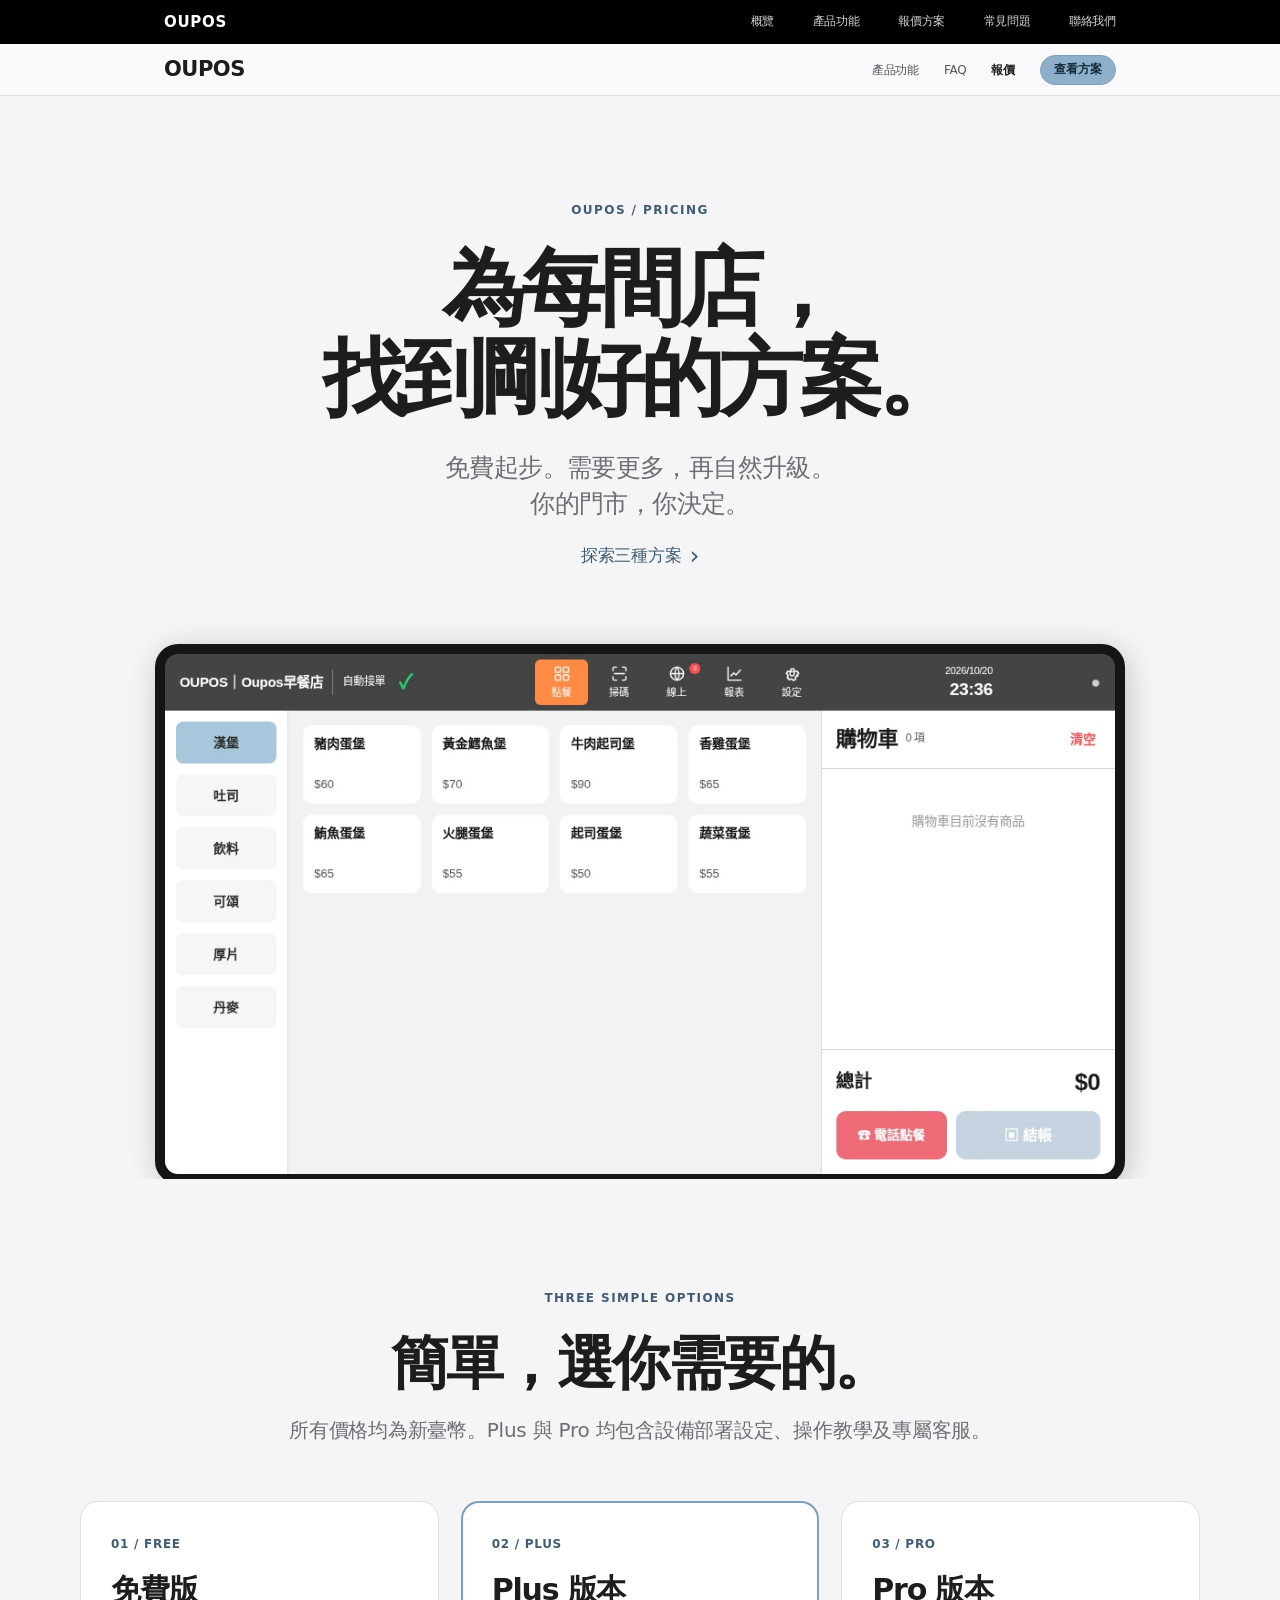
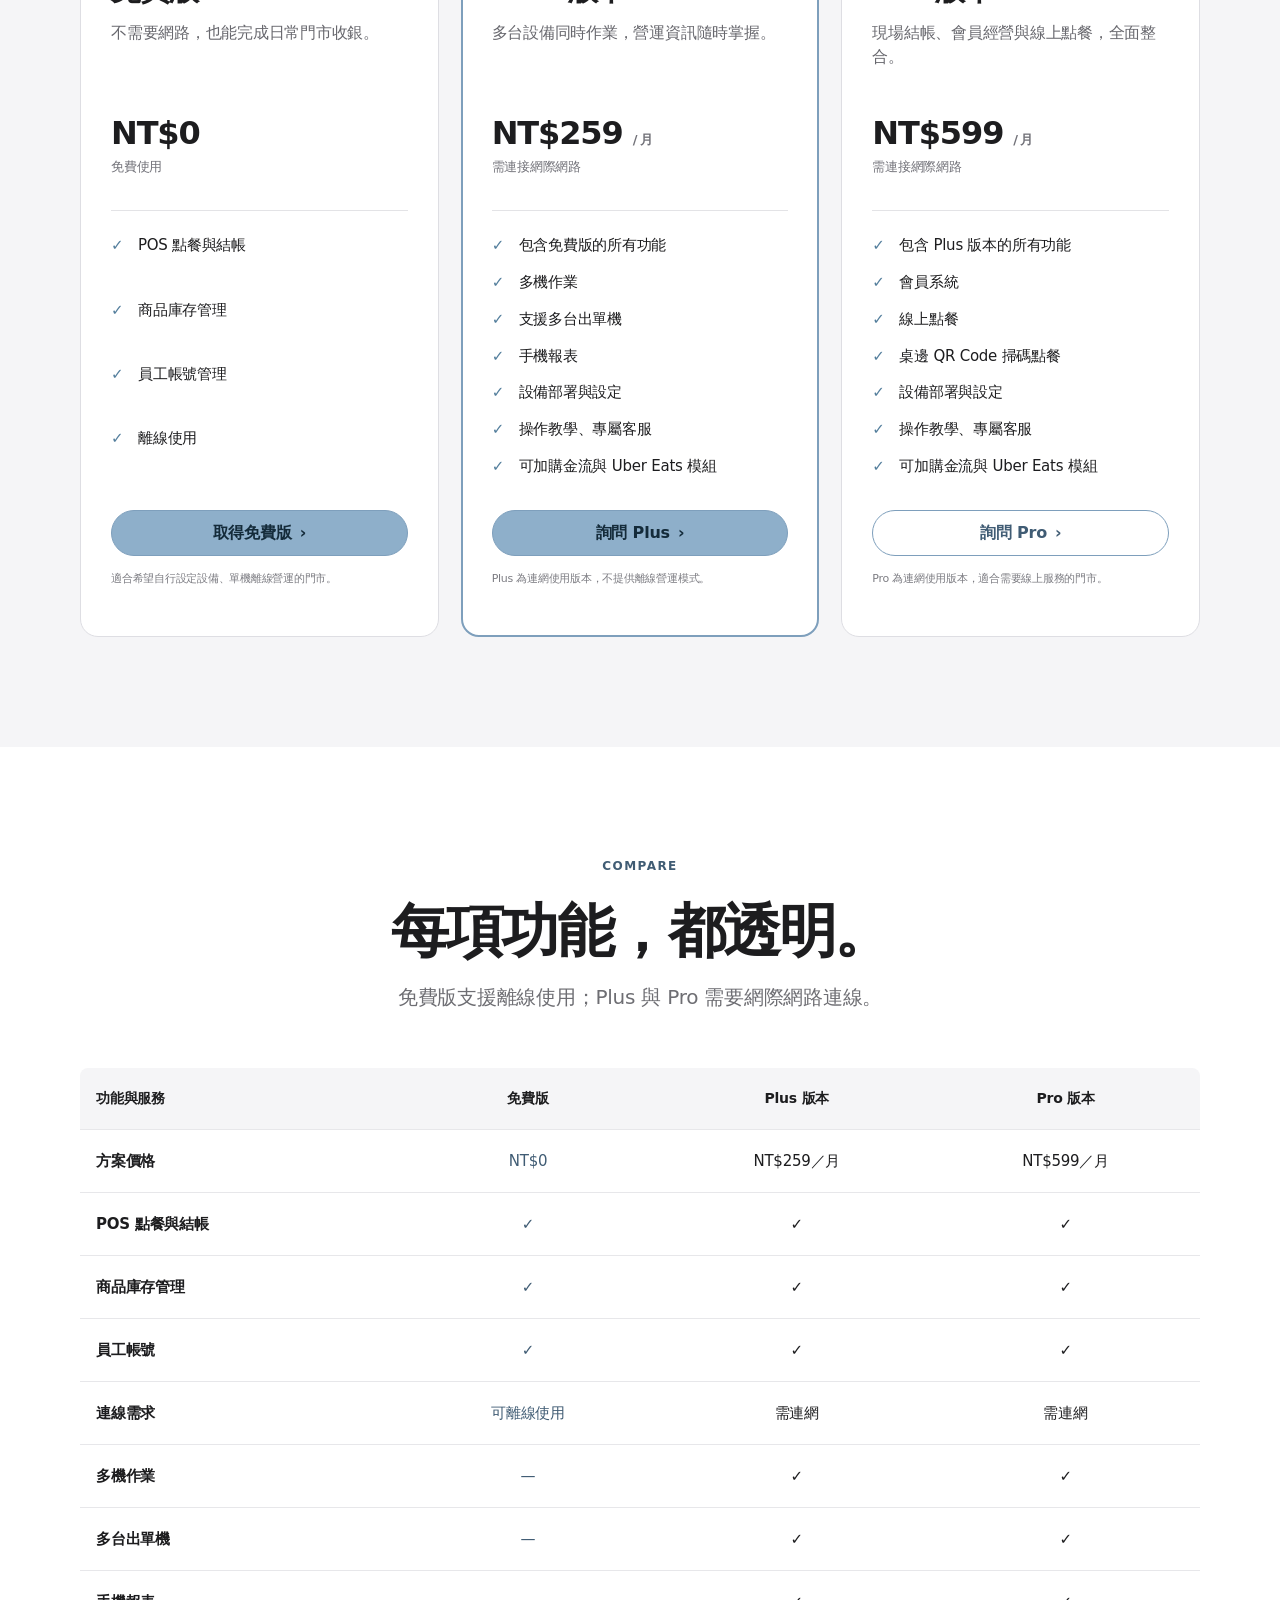
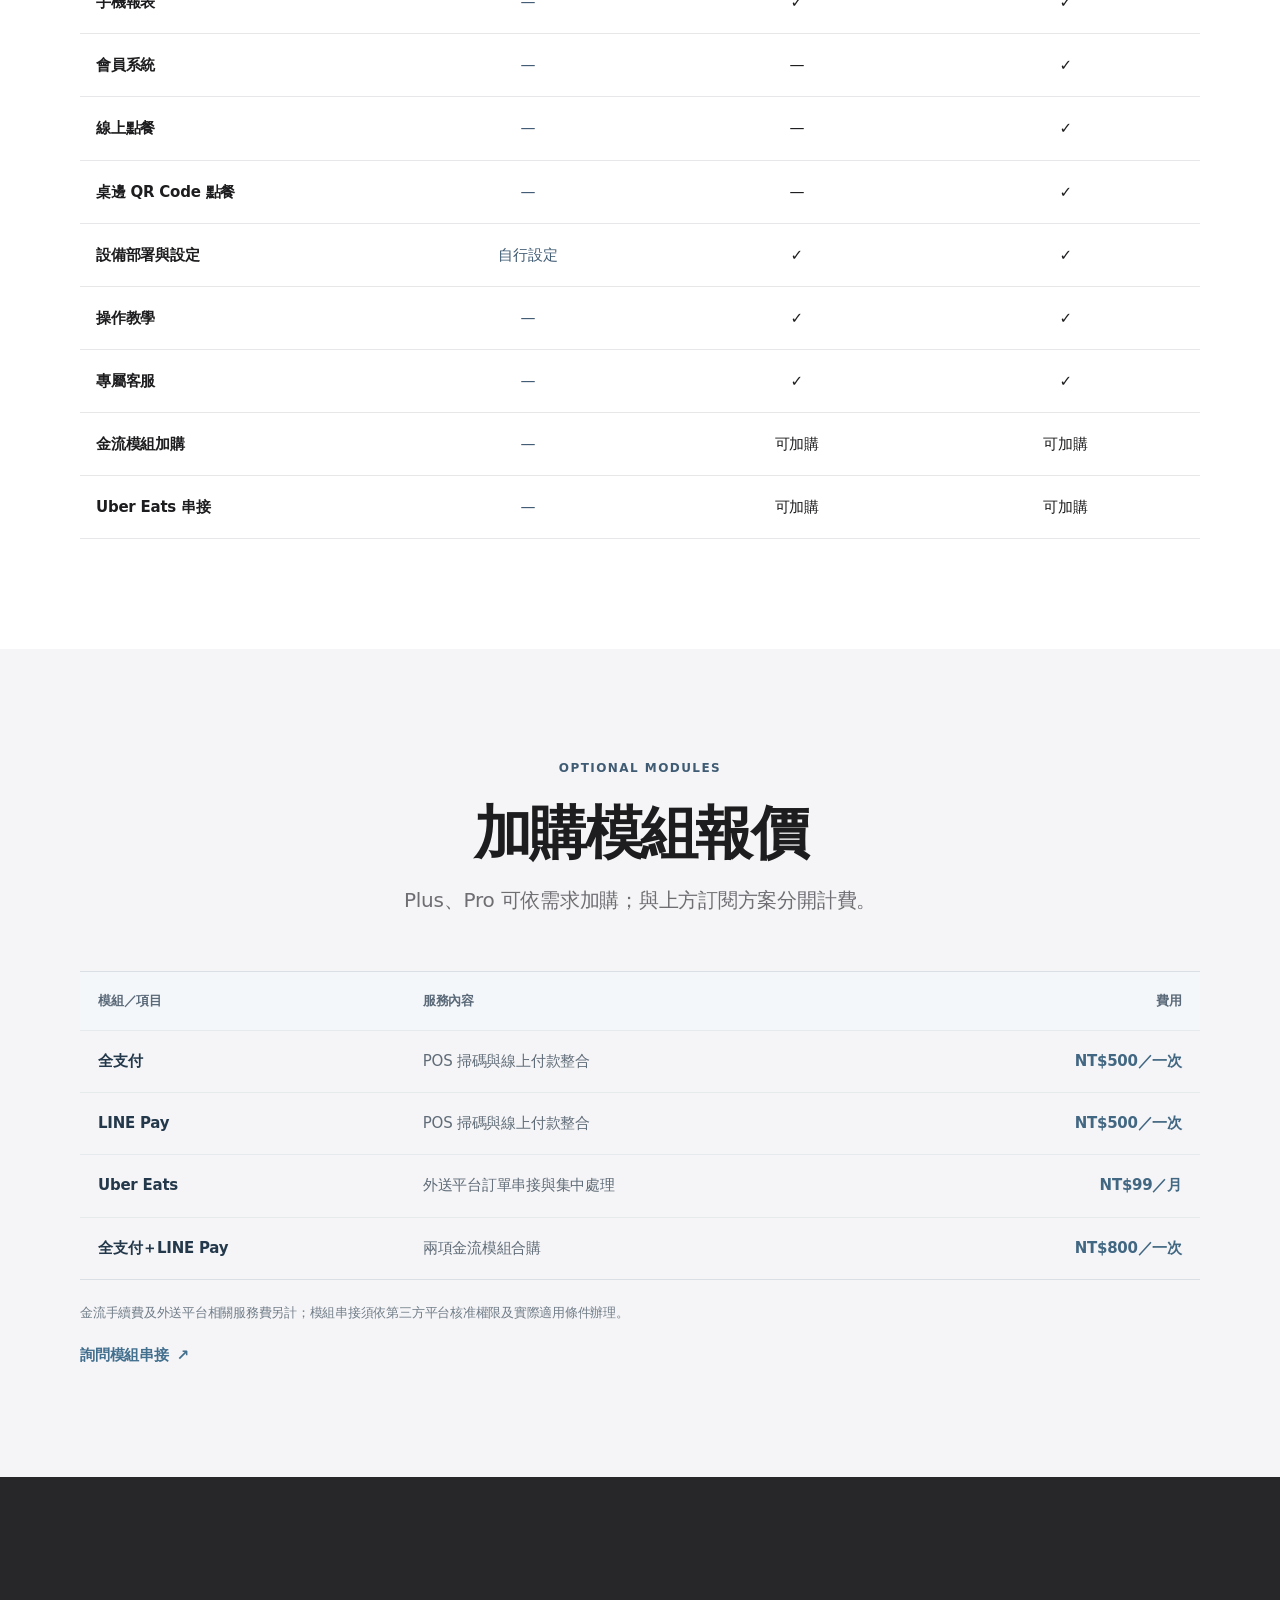
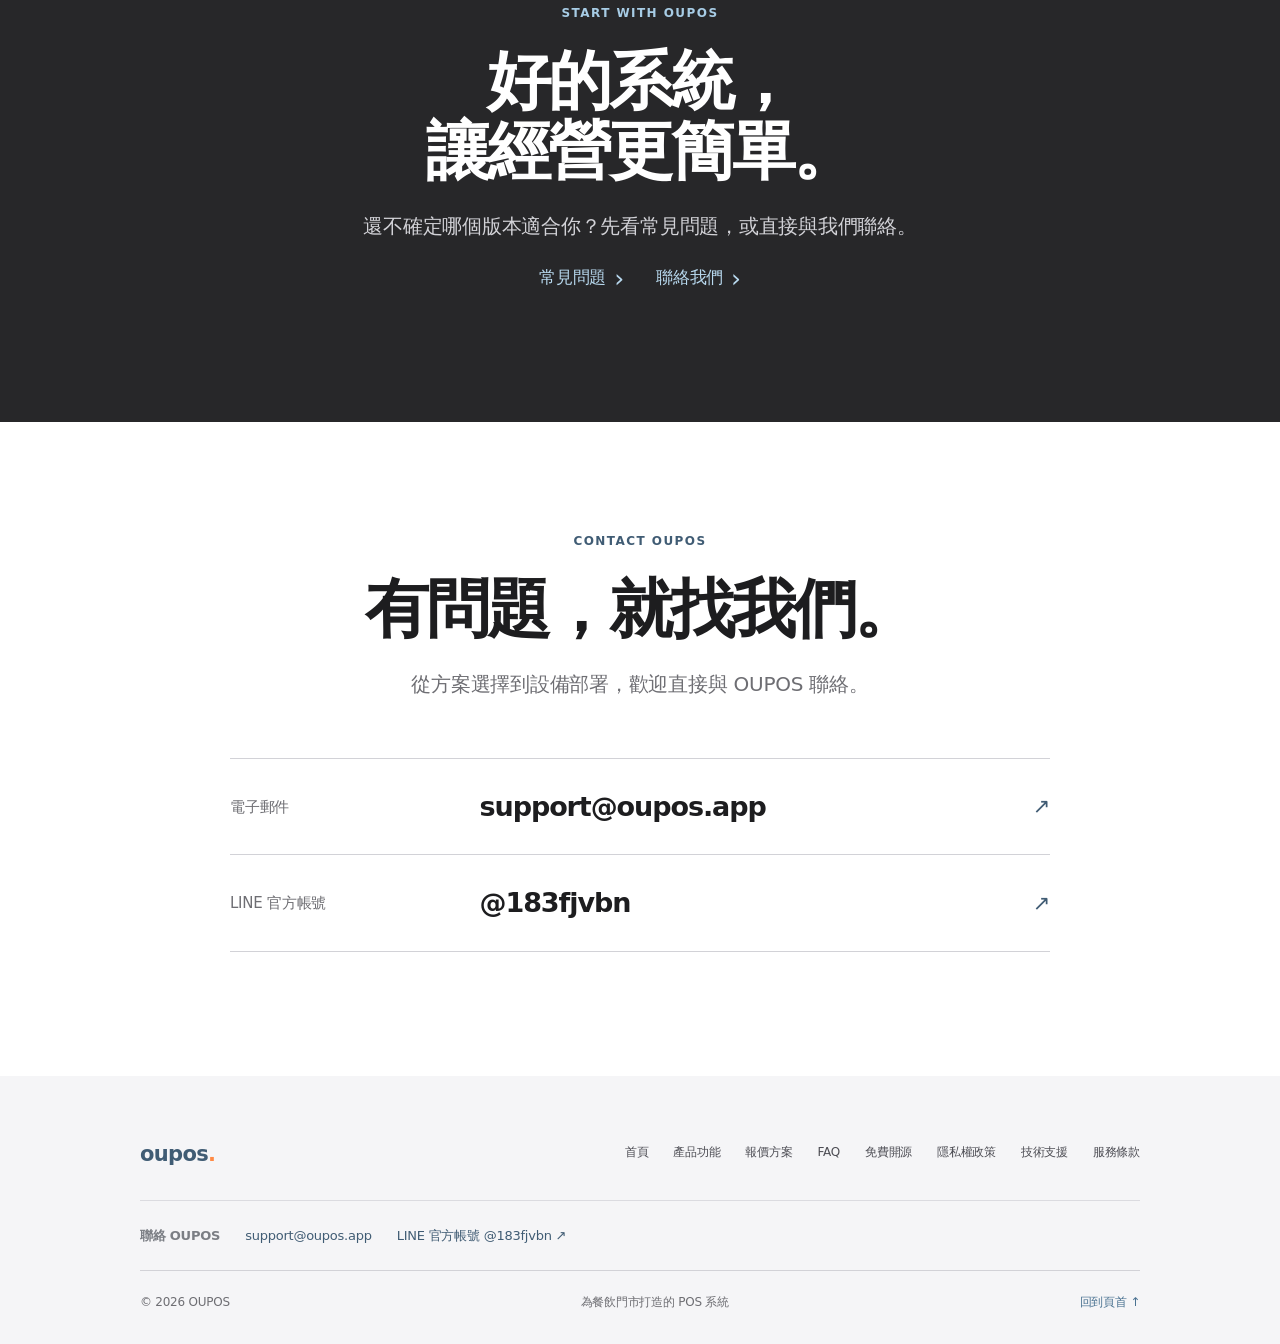
==== commit 64fd9c32: "Add files via upload" ====
--- a/pricing/index.html
+++ b/pricing/index.html
@@ -77,50 +77,23 @@
 <tr><th scope="row">金流模組加購</th><td>—</td><td>可加購</td><td>可加購</td></tr>
 <tr><th scope="row">Uber Eats 串接</th><td>—</td><td>可加購</td><td>可加購</td></tr>
 </tbody></table></div></div></div></section>
-<section class="apple-addon-section" id="modules" aria-labelledby="modules-title"><div class="apple-content"><div class="apple-section-heading"><p class="apple-eyebrow">OPTIONAL MODULES</p><h2 id="modules-title">需要的，再加上。</h2><p>專為 Plus 與 Pro 設計的加購模組。沒有複雜的方案組合。</p></div><div aria-labelledby="addons-title" class="addons" id="addons">
-<div class="section-head reveal addons-heading">
-<p class="eyebrow">OPTIONAL MODULES</p>
-<h3 id="addons-title">加購，剛剛好。</h3>
-<p>為 Plus 與 Pro 加上更多能力。依照門市需求選擇，費用一目了然。</p>
+<section class="apple-addon-section" id="modules" aria-labelledby="modules-title">
+      <div class="apple-content">
+        <div class="apple-section-heading"><p class="apple-eyebrow">OPTIONAL MODULES</p><h2 id="modules-title">加購模組報價</h2><p>Plus、Pro 可依需求加購；與上方訂閱方案分開計費。</p></div>
+        <div class="module-table-scroller reveal" role="region" aria-label="OUPOS 加購模組費用表" tabindex="0">
+<table class="module-simple-table">
+<caption class="visually-hidden">OUPOS 加購模組費用表</caption>
+<thead><tr><th scope="col">模組／項目</th><th scope="col">服務內容</th><th scope="col">費用</th></tr></thead>
+<tbody><tr><th scope="row">全支付</th><td>POS 掃碼與線上付款整合</td><td class="module-price">NT$500／一次</td></tr>
+<tr><th scope="row">LINE Pay</th><td>POS 掃碼與線上付款整合</td><td class="module-price">NT$500／一次</td></tr>
+<tr><th scope="row">Uber Eats</th><td>外送平台訂單串接與集中處理</td><td class="module-price">NT$99／月</td></tr>
+<tr><th scope="row">全支付＋LINE Pay</th><td>兩項金流模組合購</td><td class="module-price">NT$800／一次</td></tr></tbody>
+</table>
 </div>
-<div class="addon-grid">
-<article aria-labelledby="addon-pxpay-title" class="plan-card addon-plan reveal" id="addon-pxpay">
-<div class="plan-top"><span class="plan-kicker">01 / PAYMENT</span>
-<h3 id="addon-pxpay-title">全支付</h3>
-<p>POS 掃碼與線上付款整合，讓顧客用熟悉的方式完成付款。</p>
-</div>
-<div class="plan-price"><strong>NT$500 <span class="price-period">／一次</span></strong><span>一次性模組費用</span></div>
-<div class="plan-divider"></div>
-<ul><li>POS 掃碼收款</li><li>線上付款串接</li><li>Plus、Pro 皆可加購</li></ul>
-<small>第三方金流手續費另計。</small>
-</article>
-<article aria-labelledby="addon-linepay-title" class="plan-card addon-plan reveal" id="addon-linepay">
-<div class="plan-top"><span class="plan-kicker">02 / PAYMENT</span>
-<h3 id="addon-linepay-title">LINE Pay</h3>
-<p>整合門市掃碼收款與線上付款，讓結帳流程更順手。</p>
-</div>
-<div class="plan-price"><strong>NT$500 <span class="price-period">／一次</span></strong><span>一次性模組費用</span></div>
-<div class="plan-divider"></div>
-<ul><li>POS 掃碼收款</li><li>線上付款串接</li><li>Plus、Pro 皆可加購</li></ul>
-<small>第三方金流手續費另計。</small>
-</article>
-<article aria-labelledby="addon-ubereats-title" class="plan-card addon-plan reveal" id="addon-ubereats">
-<div class="plan-top"><span class="plan-kicker">03 / DELIVERY</span>
-<h3 id="addon-ubereats-title">Uber Eats</h3>
-<p>串接外送平台訂單，減少多個後台來回切換。</p>
-</div>
-<div class="plan-price"><strong>NT$99 <span class="price-period">／月</span></strong><span>按月訂閱</span></div>
-<div class="plan-divider"></div>
-<ul><li>Uber Eats 訂單串接</li><li>門市訂單集中處理</li><li>Plus、Pro 皆可加購</li></ul>
-<small>外送平台服務費與抽成另計。</small>
-</article>
-</div>
-<div class="addon-bundle-bar reveal" id="addon-payments">
-<div class="addon-bundle-copy"><span class="plan-kicker">PAYMENT BUNDLE</span><h4>兩個金流模組，一起更划算。</h4><p>全支付 + LINE Pay，一次加購兩個付款模組。</p></div>
-<div class="addon-bundle-price"><strong>NT$800</strong><span>合購一次性費用</span></div>
-</div>
-<p class="addon-bottom-note">Plus、Pro 均包含設備部署設定、操作教學與專屬客服；模組費用另計。</p>
-</div></div></section>
+        <p class="module-table-footnote">金流手續費及外送平台相關服務費另計；模組串接須依第三方平台核准權限及實際適用條件辦理。</p>
+        <a class="module-contact-link" href="#contact">詢問模組串接 <span aria-hidden="true">↗</span></a>
+      </div>
+    </section>
 <section class="apple-dark-cta"><div class="apple-content"><p class="apple-eyebrow">START WITH OUPOS</p><h2>好的系統，<br>讓經營更簡單。</h2><p>還不確定哪個版本適合你？先看常見問題，或直接與我們聯絡。</p><div class="apple-actions"><a href="../faq/" class="apple-inline-link">常見問題 <span aria-hidden="true">›</span></a><a href="#contact" class="apple-inline-link">聯絡我們 <span aria-hidden="true">›</span></a></div></div></section>
 <section class="apple-contact" id="contact" aria-labelledby="apple-contact-title"><div class="apple-content">
 <p class="apple-eyebrow">CONTACT OUPOS</p><h2 id="apple-contact-title">有問題，就找我們。</h2>
--- a/styles.css
+++ b/styles.css
@@ -44,53 +44,27 @@
 #story-pos{font-size:14px!important}
 .demo-scroll #showcase-pos{font-size:14px}
 
-
-/* Independent add-on quotation builder. Distinct from the 3 subscription plans. */
-.module-section{background:#fff;padding:118px 24px 108px}
-.module-shell{max-width:1220px;margin:0 auto}
-.module-heading{display:grid;grid-template-columns:1.02fr 1fr;gap:45px;align-items:end;margin-bottom:55px}
-.module-heading .eyebrow{letter-spacing:1.25px;color:#627f95;margin:0 0 20px;font-size:12px}
-.module-heading h2{font-size:clamp(39px,4.4vw,68px);line-height:1.07;letter-spacing:-1.5px;margin:0}
-.module-heading h2 span{color:#789db9}
-.module-heading>p{color:#676c73;line-height:1.7;font-size:17px;max-width:520px;margin:0 0 6px}
-.module-heading>p strong{font-weight:600;color:#22272c}
-.module-layout{display:grid;grid-template-columns:minmax(0,1.6fr) minmax(295px,.87fr);gap:25px;align-items:start}
-.module-list{border:1px solid #e1e5e9;border-radius:22px;overflow:hidden;background:white;box-shadow:0 12px 35px rgba(56,85,113,.04)}
-.module-list-heading{padding:23px 28px 19px;display:flex;align-items:center;justify-content:space-between;gap:16px;border-bottom:1px solid #e9ecef}
-.module-list-heading h3{font-size:19px;letter-spacing:-.25px;margin:0}
-.module-list-heading>span{font-size:12px;color:#848c95;white-space:nowrap}
-.module-item{display:flex;align-items:center;position:relative;gap:18px;padding:23px 25px;cursor:pointer;min-height:110px;border-bottom:1px solid #edf0f2;transition:background-color .18s ease}
-.module-item:last-child{border-bottom:0}
-.module-item:hover{background:#f7fafc}
-.module-item:has(.module-checkbox:checked){background:#f0f6fa}
-.module-checkbox{position:absolute;width:1px;height:1px;opacity:0;pointer-events:none}
-.module-item:has(.module-checkbox:focus-visible){outline:3px solid var(--blue-strong);outline-offset:-4px}
-.module-item-icon{flex:none;display:grid;place-items:center;width:49px;height:49px;border-radius:15px;color:#557992;background:#edf3f8}
-.module-item-icon .icon{width:23px;height:23px}
-.module-item-copy{display:flex;flex-direction:column;gap:5px;flex:1;min-width:0}
-.module-item-copy strong{font-size:16px;font-weight:650;letter-spacing:-.15px;color:#22282e}
-.module-item-copy small{font-size:13px;line-height:1.5;color:#717b84}
-.module-kind{white-space:nowrap;font-size:11px;color:#72899a;padding:6px 9px;border:1px solid #dae4eb;border-radius:50px}
-.module-checkmark{width:30px;height:30px;border-radius:50%;display:grid;place-items:center;border:1px solid #d1dbe3;font-size:21px;font-weight:300;line-height:1;color:#557c99;flex:none}
-.module-item:has(.module-checkbox:checked) .module-checkmark{background:#789db9;border-color:#789db9;color:white;font-size:0}
-.module-item:has(.module-checkbox:checked) .module-checkmark:after{content:'✓';font-size:17px;font-weight:600}
-.module-quote{position:sticky;top:calc(var(--subnav-height) + 25px);border-radius:24px;padding:33px;background:#eff4f8;min-height:440px;display:flex;flex-direction:column}
-.module-quote-overline{color:#6b8da8;font-size:11px;letter-spacing:1.6px;font-weight:750;margin:0 0 9px}
-.module-quote h3{font-size:28px;letter-spacing:-.7px;margin:0}
-.module-quote-rule{height:1px;background:#d9e3eb;margin:24px 0}
-.module-quote-stat{display:flex;align-items:center;justify-content:space-between;gap:8px;font-size:14px;color:#576473}
-.module-quote-stat strong{font-size:16px;color:#1d3244}
-.module-selection{list-style:none;padding:8px 0 18px;margin:0;min-height:80px;display:grid;align-content:start;gap:12px}
-.module-selection li{display:flex;align-items:center;gap:9px;font-size:14px;line-height:1.45;color:#2f4e67}
-.module-selection li:not(.module-no-selection):before{content:'✓';display:grid;place-items:center;border-radius:50%;background:#dceaf4;color:#4c7b9d;width:21px;height:21px;flex:none;font-weight:700;font-size:12px}
-.module-selection .module-no-selection{font-size:13px;color:#8293a2}
-.module-quote-footer{margin-top:auto}
-.module-quote-footer>p:first-child{color:#647584;font-size:13px;line-height:1.65;margin:10px 0 20px}
-.module-quote-footer>p:first-child strong{color:#476c88}
-.module-copy-button{width:100%;min-height:48px;justify-content:space-between;font-size:15px;font-weight:600}
-.module-copy-button:disabled{cursor:not-allowed;background:#b8c8d3;border-color:#b8c8d3}
-.module-copy-status{min-height:1.6em;font-size:12px;line-height:1.5;color:#4c6c82;margin:12px 0 0}
-.module-disclaimer{font-size:12px;line-height:1.6;color:#89919a;margin:23px 0 0}
-@media(max-width:940px){.module-heading{grid-template-columns:1fr;gap:20px}.module-layout{grid-template-columns:1fr}.module-quote{position:static;min-height:0}.module-heading>p{max-width:800px}}
-@media(max-width:640px){.module-section{padding:75px 18px 70px}.module-heading{margin-bottom:30px}.module-heading h2{font-size:39px}.module-heading>p{font-size:15px}.module-list-heading{padding:21px 17px}.module-list-heading h3{font-size:16px}.module-item{padding:17px 13px;gap:11px;min-height:90px}.module-item-icon{width:40px;height:40px;border-radius:12px}.module-item-icon .icon{width:19px;height:19px}.module-item-copy strong{font-size:14px}.module-item-copy small{font-size:11px}.module-kind{display:none}.module-checkmark{width:28px;height:28px}.module-quote{padding:25px;border-radius:18px}.module-quote h3{font-size:26px}}
-@media(prefers-reduced-motion:reduce){.module-item{transition:none}}
+/* Simple editorial module quotation tables; distinct from subscription plan cards. */
+.module-section{background:#fff;padding:100px 24px}
+.module-shell{max-width:1120px;margin:0 auto}
+.module-table-heading{margin:0 auto 36px;max-width:800px;text-align:center}
+.module-table-heading .eyebrow{font-size:12px;color:#627f95;letter-spacing:1.1px;margin-bottom:14px}
+.module-table-heading h2{font-size:clamp(36px,4.5vw,58px);line-height:1.14;letter-spacing:-.7px;margin:0 0 16px}
+.module-table-heading>p:last-child{font-size:17px;line-height:1.65;color:#66666b;margin:0}
+.module-table-scroller{max-width:100%;overflow-x:auto;overscroll-behavior-x:contain;border-top:1px solid #d9dfe5;border-bottom:1px solid #d9dfe5}
+.module-table-scroller:focus-visible{outline:3px solid #7e9fbc;outline-offset:4px;border-radius:4px}
+.module-simple-table{border-collapse:collapse;width:100%;min-width:620px;text-align:left;table-layout:fixed;font-size:15px}
+.module-simple-table th,.module-simple-table td{padding:19px 18px;border-bottom:1px solid #e7eaed;vertical-align:middle;line-height:1.55}
+.module-simple-table thead th{background:#f4f7fa;font-size:13px;font-weight:600;color:#5b6a78;white-space:nowrap}
+.module-simple-table tbody tr:last-child th,.module-simple-table tbody tr:last-child td{border-bottom:0}
+.module-simple-table tbody th{width:29%;font-weight:600;color:#23384a}
+.module-simple-table thead th:nth-child(1){width:29%}
+.module-simple-table thead th:nth-child(2){width:50%}
+.module-simple-table thead th:nth-child(3){width:21%;text-align:right}
+.module-simple-table tbody td:nth-child(2){color:#606c78}
+.module-simple-table td.module-price{text-align:right;white-space:nowrap;font-weight:650;color:#416782}
+.module-table-footnote{max-width:950px;font-size:13px;line-height:1.7;color:#717d88;margin:22px 0 18px}
+.module-contact-link{display:inline-flex;align-items:center;gap:8px;color:#426f8e;font-weight:600;font-size:15px;line-height:1.4}
+.module-contact-link:hover{text-decoration:underline;text-underline-offset:4px}
+.visually-hidden{position:absolute!important;width:1px!important;height:1px!important;padding:0!important;margin:-1px!important;overflow:hidden!important;clip:rect(0,0,0,0)!important;white-space:nowrap!important;border:0!important}
+@media(max-width:640px){.module-section{padding:70px 18px}.module-table-heading{margin-bottom:28px}.module-table-heading h2{font-size:38px}.module-table-heading>p:last-child{font-size:15px}.module-simple-table{min-width:0;font-size:12px;table-layout:fixed}.module-simple-table thead th:nth-child(1){width:32%}.module-simple-table thead th:nth-child(2){width:39%}.module-simple-table thead th:nth-child(3){width:29%}.module-simple-table th,.module-simple-table td{padding:14px 7px;overflow-wrap:anywhere}.module-simple-table td.module-price{white-space:normal}.module-table-footnote{font-size:12px}}
